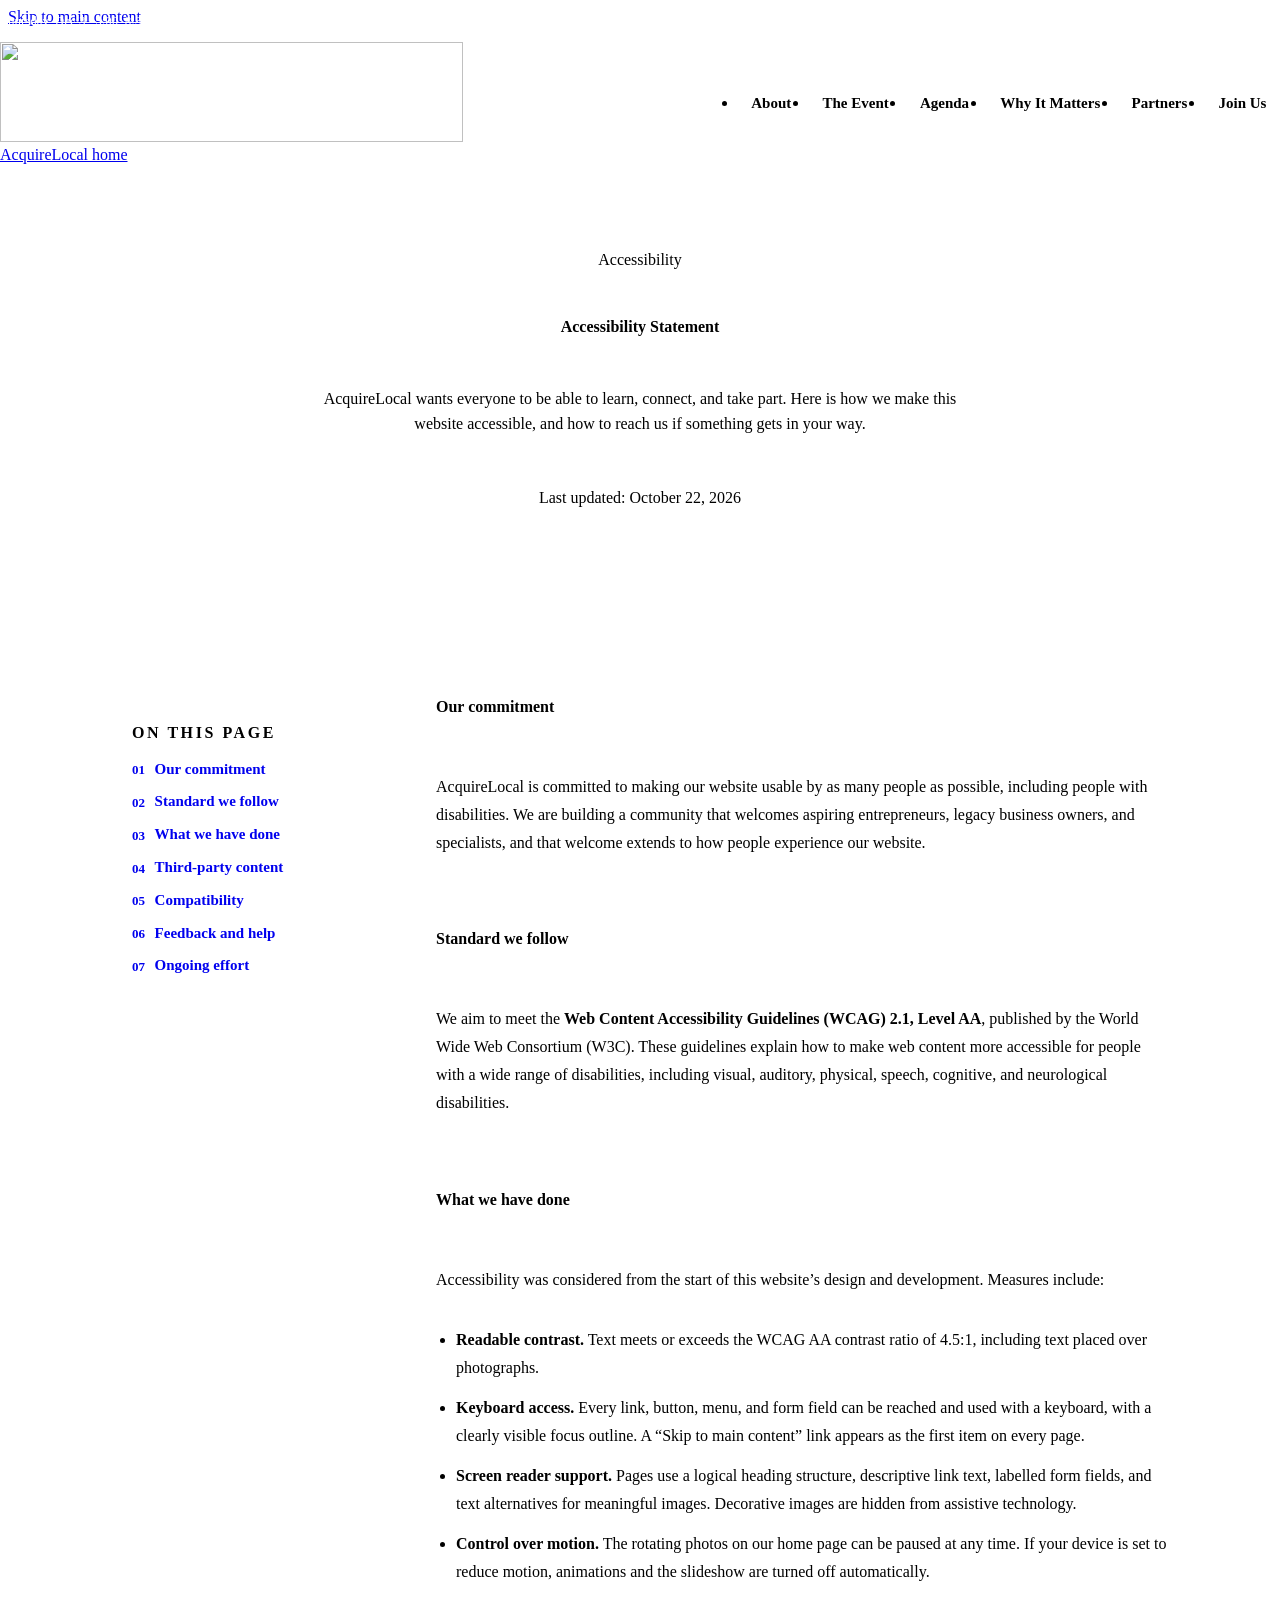
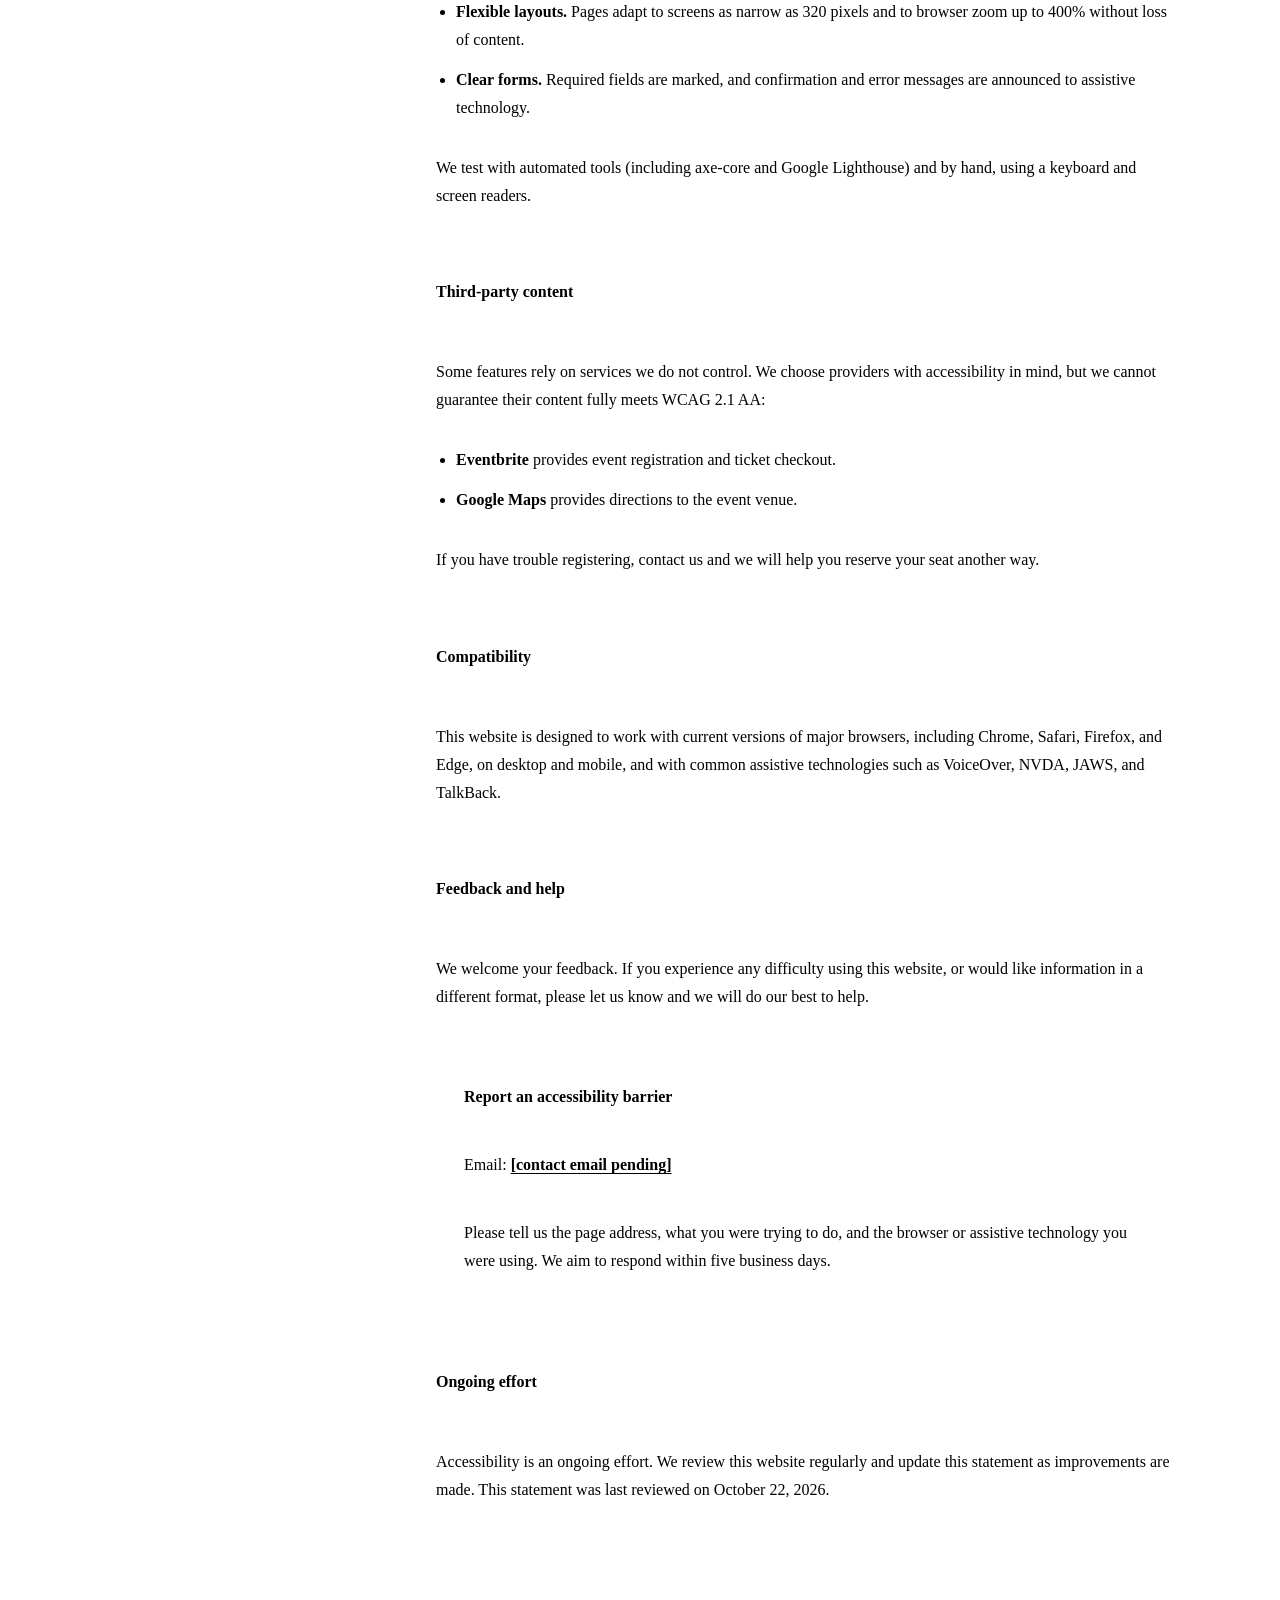
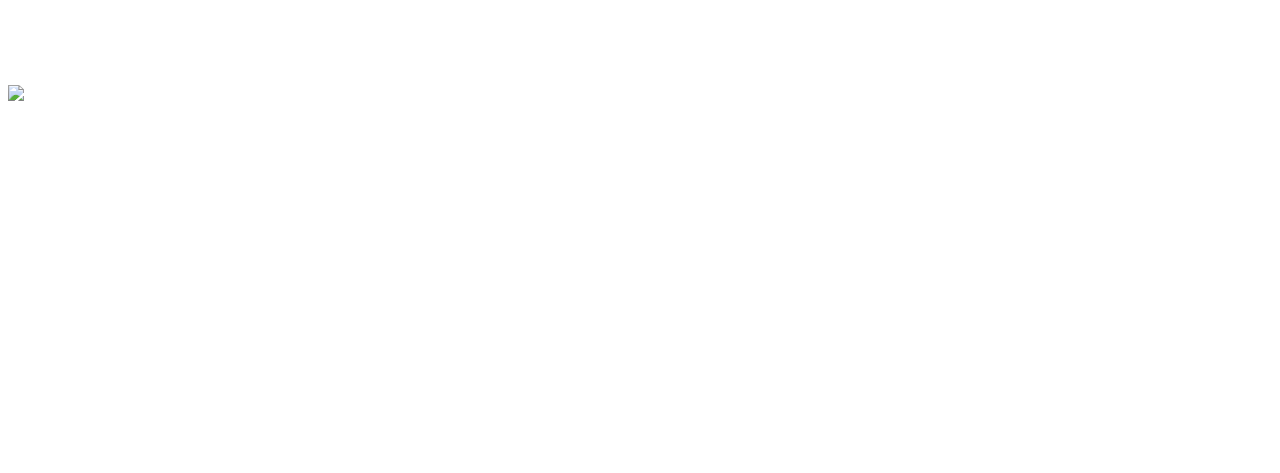
==== html/accessibility.html @ fd4bbab1 "Move event to Dec 3 and drop "Brooklyn" from the brand name - New date everywhere: Thursday, Decembe" ====
<!DOCTYPE html>
<html lang="en">
<head>
  <meta charset="UTF-8">
  <meta name="viewport" content="width=device-width, initial-scale=1">
  <title>Accessibility Statement | AcquireLocal</title>
  <meta name="description" content="How AcquireLocal makes this website accessible to everyone, and how to tell us if something gets in your way.">
  <meta name="theme-color" content="#5C1F30">
  <link rel="canonical" href="https://mfebres0919.github.io/AcquireLocal/html/accessibility.html">
  <meta property="og:type" content="website">
  <meta property="og:site_name" content="AcquireLocal">
  <meta property="og:title" content="Accessibility Statement | AcquireLocal">
  <meta property="og:description" content="How AcquireLocal makes this website accessible to everyone, and how to tell us if something gets in your way.">
  <meta property="og:url" content="https://mfebres0919.github.io/AcquireLocal/html/accessibility.html">
  <meta property="og:image" content="https://mfebres0919.github.io/AcquireLocal/images/og-image.jpg">
  <meta property="og:image:width" content="1200">
  <meta property="og:image:height" content="630">
  <meta name="twitter:card" content="summary_large_image">
  <link rel="preload" href="../fonts/web/noto-sans-700-normal.woff2" as="font" type="font/woff2" crossorigin>
  <link rel="preload" href="../fonts/web/noto-sans-400-normal.woff2" as="font" type="font/woff2" crossorigin>
  <link rel="stylesheet" href="../css/vendor/lenis.css">
  <link rel="stylesheet" href="../css/global.css">
  <link rel="stylesheet" href="../css/styles.css">
</head>
<body class="page-legal">
  <a class="skip-link" href="#main">Skip to main content</a>

  <!-- ============ HEADER: event bar + navigation ============ -->
  <header class="site-header" id="site-header">
    <div class="topbar">
      <div class="container topbar__inner">
        <p class="topbar__event">
          <span class="topbar__full">Thursday, Dec 3 · 5:00–8:30 PM · St. Francis College, Brooklyn</span>
          <span class="topbar__short">Dec 3 · St. Francis College</span>
        </p>
        <a class="topbar__link" data-eventbrite href="https://www.eventbrite.com/e/acquire-local-inaugural-event-tickets-2002596155008?aff=topbar" target="_blank" rel="noopener">
          Tickets $25<span class="visually-hidden"> (opens in a new tab)</span>
        </a>
      </div>
    </div>

    <div class="nav">
      <div class="container nav__inner">
        <a class="nav__logo" href="../index.html">
          <img class="nav__logo-img" src="../images/brand/wordmark.svg" alt="" width="463" height="100">
          <span class="visually-hidden">AcquireLocal home</span>
        </a>

        <button class="nav__toggle" type="button" aria-expanded="false" aria-controls="nav-menu">
          <span class="nav__toggle-bars"></span>
          <span class="visually-hidden">Menu</span>
        </button>

        <nav class="nav__menu" id="nav-menu" aria-label="Main" data-lenis-prevent>
          <ul class="nav__list">
            <li><a class="nav__link" href="../index.html#about"><span class="nav__label">About</span></a></li>
            <li><a class="nav__link" href="../index.html#event"><span class="nav__label">The Event</span></a></li>
            <li><a class="nav__link" href="../index.html#agenda"><span class="nav__label">Agenda</span></a></li>
            <li><a class="nav__link" href="../index.html#why"><span class="nav__label">Why It Matters</span></a></li>
            <li><a class="nav__link" href="../index.html#partners"><span class="nav__label">Partners</span></a></li>
            <li><a class="nav__link" href="../index.html#join"><span class="nav__label">Join Us</span></a></li>
          </ul>
          <div class="nav__aside">

          <!-- Phone menu only: event + contact details -->
          <div class="nav__contact">
            <div class="nav__contact-group">
              <p class="nav__contact-title">Inaugural Event · Dec 3, 2026</p>
              <ul class="nav__contact-list">
                <li>
                  <svg class="nav__icon" viewBox="0 0 24 24" aria-hidden="true"><rect x="3" y="5" width="18" height="16" rx="2"/><path d="M3 10h18M8 3v4M16 3v4"/></svg>
                  <span>Thursday, Dec 3 · 5:00–8:30 PM</span>
                </li>
                <li>
                  <svg class="nav__icon" viewBox="0 0 24 24" aria-hidden="true"><path d="M12 21s-7-6.2-7-11.5A7 7 0 0 1 19 9.5C19 14.8 12 21 12 21z"/><circle cx="12" cy="9.5" r="2.5"/></svg>
                  <a href="https://maps.google.com/?q=St.+Francis+College,+179+Livingston+Street,+Brooklyn,+NY" target="_blank" rel="noopener">St. Francis College, 179 Livingston St, Brooklyn<span class="visually-hidden"> (opens map in a new tab)</span></a>
                </li>
              </ul>
            </div>
            <div class="nav__contact-group">
              <p class="nav__contact-title">Get in touch</p>
              <ul class="nav__contact-list">
                <li>
                  <svg class="nav__icon" viewBox="0 0 24 24" aria-hidden="true"><rect x="3" y="5" width="18" height="14" rx="2"/><path d="m3 7 9 6 9-6"/></svg>
                  <!-- TODO: contact email (pending from client — docx footer placeholder) -->
                  <a href="#">Email AcquireLocal</a>
                </li>
                <li>
                  <svg class="nav__icon" viewBox="0 0 24 24" aria-hidden="true"><rect x="3" y="3" width="18" height="18" rx="3"/><path d="M8 10v7M8 7v.01M12 17v-4a2 2 0 0 1 4 0v4M12 10v7"/></svg>
                  <!-- TODO: LinkedIn URL (pending from client — docx footer placeholder) -->
                  <a href="#">AcquireLocal on LinkedIn</a>
                </li>
              </ul>
            </div>
          </div>
          </div>
        </nav>
      </div>
    </div>
  </header>

  <main id="main" tabindex="-1">

    <section class="legal-hero legal-hero--accessibility" aria-labelledby="legal-title">
      <div class="container legal-hero__inner">
        <p class="eyebrow">
          Accessibility
        </p>
        <h1 class="legal-hero__title" id="legal-title">Accessibility Statement</h1>
        <p class="legal-hero__intro">AcquireLocal wants everyone to be able to learn, connect, and take part. Here is how we make this website accessible, and how to reach us if something gets in your way.</p>
        <p class="legal-hero__meta">Last updated: <time datetime="2026-10-22">October 22, 2026</time></p>
      </div>
    </section>

    <div class="legal">
      <div class="container legal__grid">
        <nav class="legal__toc" aria-label="On this page">
          <p class="legal__toc-title">On this page</p>
          <ol>
            <li><a href="#commitment">Our commitment</a></li>
            <li><a href="#standard">Standard we follow</a></li>
            <li><a href="#measures">What we have done</a></li>
            <li><a href="#third-party">Third-party content</a></li>
            <li><a href="#compatibility">Compatibility</a></li>
            <li><a href="#feedback">Feedback and help</a></li>
            <li><a href="#ongoing">Ongoing effort</a></li>
          </ol>
        </nav>

        <div class="legal__body">
          <section class="legal__section" id="commitment" aria-labelledby="commitment-h">
            <h2 class="legal__h2" id="commitment-h">Our commitment</h2>
            <p>AcquireLocal is committed to making our website usable by as many people as possible, including people with disabilities. We are building a community that welcomes aspiring entrepreneurs, legacy business owners, and specialists, and that welcome extends to how people experience our website.</p>
          </section>

          <section class="legal__section" id="standard" aria-labelledby="standard-h">
            <h2 class="legal__h2" id="standard-h">Standard we follow</h2>
            <p>We aim to meet the <strong>Web Content Accessibility Guidelines (WCAG) 2.1, Level AA</strong>, published by the World Wide Web Consortium (W3C). These guidelines explain how to make web content more accessible for people with a wide range of disabilities, including visual, auditory, physical, speech, cognitive, and neurological disabilities.</p>
          </section>

          <section class="legal__section" id="measures" aria-labelledby="measures-h">
            <h2 class="legal__h2" id="measures-h">What we have done</h2>
            <p>Accessibility was considered from the start of this website’s design and development. Measures include:</p>
            <ul class="legal__list">
              <li><strong>Readable contrast.</strong> Text meets or exceeds the WCAG AA contrast ratio of 4.5:1, including text placed over photographs.</li>
              <li><strong>Keyboard access.</strong> Every link, button, menu, and form field can be reached and used with a keyboard, with a clearly visible focus outline. A “Skip to main content” link appears as the first item on every page.</li>
              <li><strong>Screen reader support.</strong> Pages use a logical heading structure, descriptive link text, labelled form fields, and text alternatives for meaningful images. Decorative images are hidden from assistive technology.</li>
              <li><strong>Control over motion.</strong> The rotating photos on our home page can be paused at any time. If your device is set to reduce motion, animations and the slideshow are turned off automatically.</li>
              <li><strong>Flexible layouts.</strong> Pages adapt to screens as narrow as 320 pixels and to browser zoom up to 400% without loss of content.</li>
              <li><strong>Clear forms.</strong> Required fields are marked, and confirmation and error messages are announced to assistive technology.</li>
            </ul>
            <p>We test with automated tools (including axe-core and Google Lighthouse) and by hand, using a keyboard and screen readers.</p>
          </section>

          <section class="legal__section" id="third-party" aria-labelledby="third-party-h">
            <h2 class="legal__h2" id="third-party-h">Third-party content</h2>
            <p>Some features rely on services we do not control. We choose providers with accessibility in mind, but we cannot guarantee their content fully meets WCAG 2.1 AA:</p>
            <ul class="legal__list">
              <li><strong>Eventbrite</strong> provides event registration and ticket checkout.</li>
              <li><strong>Google Maps</strong> provides directions to the event venue.</li>
            </ul>
            <p>If you have trouble registering, contact us and we will help you reserve your seat another way.</p>
          </section>

          <section class="legal__section" id="compatibility" aria-labelledby="compatibility-h">
            <h2 class="legal__h2" id="compatibility-h">Compatibility</h2>
            <p>This website is designed to work with current versions of major browsers, including Chrome, Safari, Firefox, and Edge, on desktop and mobile, and with common assistive technologies such as VoiceOver, NVDA, JAWS, and TalkBack.</p>
          </section>

          <section class="legal__section" id="feedback" aria-labelledby="feedback-h">
            <h2 class="legal__h2" id="feedback-h">Feedback and help</h2>
            <p>We welcome your feedback. If you experience any difficulty using this website, or would like information in a different format, please let us know and we will do our best to help.</p>
            <div class="legal__callout">
              <p class="legal__callout-title">Report an accessibility barrier</p>
              <p>Email: <!-- TODO: replace with the client's contact email (pending) --><a href="#">[contact email pending]</a></p>
              <p>Please tell us the page address, what you were trying to do, and the browser or assistive technology you were using. We aim to respond within five business days.</p>
            </div>
          </section>

          <section class="legal__section" id="ongoing" aria-labelledby="ongoing-h">
            <h2 class="legal__h2" id="ongoing-h">Ongoing effort</h2>
            <p>Accessibility is an ongoing effort. We review this website regularly and update this statement as improvements are made. This statement was last reviewed on October 22, 2026.</p>
          </section>
        </div>
      </div>
    </div>

  </main>

  <!-- ============ FOOTER ============ -->
  <footer class="footer">
    <div class="container footer__grid">
      <div class="footer__brand">
        <img class="footer__logo" src="../images/brand/logo-tagline-white.svg" alt="AcquireLocal" width="686" height="168" loading="lazy">
        <p>Connecting aspiring entrepreneurs and legacy business owners with education, resources, and specialists in acquisition and succession.</p>
        <p class="footer__founders">Founded by Dana K. Michel and Lori Ann Pope</p>
      </div>

      <div class="footer__col">
        <p class="footer__title">Explore</p>
        <ul>
          <li><a href="../index.html#about">About</a></li>
          <li><a href="../index.html#event">The Event</a></li>
          <li><a href="../index.html#agenda">Agenda</a></li>
          <li><a href="../index.html#why">Why It Matters</a></li>
          <li><a href="../index.html#partners">Partners</a></li>
          <li><a href="faq.html">FAQ</a></li>
          <li><a href="../index.html#join">Join Us</a></li>
        </ul>
      </div>

      <div class="footer__col">
        <p class="footer__title">Inaugural Event</p>
        <ul>
          <li>Thursday, December 3 · 5:00–8:30 PM</li>
          <li>St. Francis College<br>179 Livingston Street, Brooklyn</li>
          <li><a data-eventbrite href="https://www.eventbrite.com/e/acquire-local-inaugural-event-tickets-2002596155008?aff=footer" target="_blank" rel="noopener">Tickets $25 on Eventbrite<span class="visually-hidden"> (opens in a new tab)</span></a></li>
        </ul>
      </div>

      <div class="footer__col">
        <p class="footer__title">Get in touch</p>
        <ul>
          <!-- TODO: contact email + LinkedIn URL (pending from client — docx footer placeholders) -->
          <li><a href="#">Email AcquireLocal</a></li>
          <li><a href="#">AcquireLocal on LinkedIn</a></li>
        </ul>
      </div>
    </div>

    <div class="container footer__bottom">
      <p>© 2026 AcquireLocal. All rights reserved.</p>
      <p class="footer__credit">Website developed by <a href="https://migsflow.com" target="_blank" rel="noopener"><span class="footer__credit-name">MigsFlow</span><span class="visually-hidden"> (opens in a new tab)</span></a></p>
      <ul>
        <li><a href="privacy.html">Privacy Policy</a></li>
        <li><a href="accessibility.html" aria-current="page">Accessibility</a></li>
      </ul>
    </div>
  </footer>

  <!-- Announces the Eventbrite order confirmation (filled by eventbrite-checkout.js) -->
  <div class="toast" role="status" aria-live="polite" data-toast></div>

  <a class="to-top" href="#main" data-to-top>
    <svg viewBox="0 0 24 24" aria-hidden="true" focusable="false"><path d="M12 19V5M5 12l7-7 7 7"/></svg>
    <span class="visually-hidden">Back to top</span>
  </a>

  <script src="../javascript/vendor/lenis.min.js" defer></script>
  <script src="../javascript/smooth-scroll.js" defer></script>
  <script src="../javascript/nav.js" defer></script>
  <script src="../javascript/active-nav.js" defer></script>
  <script src="../javascript/to-top.js" defer></script>
  <script src="../javascript/eventbrite-checkout.js" defer></script>
</body>
</html>
---- css/styles.css ----
/* ==========================================================================
   AcquireLocal — styles.css
   Section styles, in page order. Mobile-first.
   Visual guide: the client's Partnership Deck. White and off-white grounds,
   white cards with a thin border, burgundy for emphasis panels, slate for
   labels, gold only as thin rules and small diamonds. No patterns, waves,
   illustrations or decorative motion.
   ========================================================================== */

/* Header height (event bar + nav bar): the hero starts below it */
:root { --header-h: 7.0625rem; }
@media (min-width: 75em) { :root { --header-h: 8.0625rem; } }

/* ==========================================================================
   1. Header — event bar + navigation
   ========================================================================== */
.site-header {
  position: fixed;
  inset: 0 0 auto;
  z-index: 100;
}

/* ---------- Event bar ---------- */
.topbar {
  background: var(--burgundy);
  color: #fff;
  font-size: .8125rem;
  overflow: hidden;
  max-height: 3rem;
  transition: max-height .3s var(--ease);
}
.topbar__inner {
  display: flex;
  align-items: center;
  justify-content: space-between;
  gap: 1rem;
  min-height: 2.5rem;
}
.topbar__full { display: none; }
.topbar__link {
  display: inline-flex;
  align-items: center;
  min-height: 2.5rem;
  font-weight: 600;
  color: #fff;
  text-decoration: underline;
  text-decoration-color: rgba(255, 255, 255, .5);
  text-underline-offset: 3px;
  white-space: nowrap;
}
.topbar__link:hover { text-decoration-color: #fff; }

@media (min-width: 48em) {
  .topbar__full { display: inline; }
  .topbar__short { display: none; }
}

/* ---------- Nav bar (always white) ---------- */
.nav {
  position: relative;
  background: var(--white);
  border-bottom: 1px solid var(--line);
  transition: box-shadow .3s var(--ease);
}
.nav__inner {
  display: flex;
  align-items: center;
  justify-content: space-between;
  gap: 1.5rem;
  min-height: 4.5rem;
}
.nav__logo {
  position: relative;
  z-index: 2;
  display: block;
  width: 10.5rem;
  flex-shrink: 0;
}

/* Scrolled: event bar tucks away, soft shadow under the nav */
.site-header.is-scrolled .topbar { max-height: 0; }
.site-header.is-scrolled .nav { box-shadow: 0 8px 24px -16px rgba(42, 45, 49, .25); }

/* ---------- Mobile toggle ---------- */
.nav__toggle {
  position: relative;
  z-index: 2;
  display: grid;
  place-items: center;
  width: 2.75rem;
  height: 2.75rem;
  padding: 0;
  background: var(--white);
  border: 1px solid var(--line);
  border-radius: var(--radius-sm);
  color: var(--burgundy);
}
.nav__toggle:hover { border-color: var(--slate); }
.nav__toggle-bars,
.nav__toggle-bars::before,
.nav__toggle-bars::after {
  display: block;
  width: 1.125rem;
  height: 2px;
  background: currentColor;
  border-radius: 2px;
  transition: transform .25s var(--ease), background-color .25s var(--ease);
}
.nav__toggle-bars { position: relative; }
.nav__toggle-bars::before,
.nav__toggle-bars::after { content: ""; position: absolute; left: 0; }
.nav__toggle-bars::before { top: -6px; }
.nav__toggle-bars::after  { top: 6px; }
.nav__toggle[aria-expanded="true"] .nav__toggle-bars { background: transparent; }
.nav__toggle[aria-expanded="true"] .nav__toggle-bars::before { transform: translateY(6px) rotate(45deg); }
.nav__toggle[aria-expanded="true"] .nav__toggle-bars::after  { transform: translateY(-6px) rotate(-45deg); }

/* ---------- Mobile / tablet panel ----------
   A dropdown under the header bar, only as tall as its content (scrolls if the
   screen is short). The page behind is dimmed; tapping it closes the menu. */
.nav__menu {
  position: absolute;
  top: 100%;
  left: 0; right: 0;
  z-index: 1;
  display: flex;
  flex-direction: column;
  gap: 1.5rem;
  max-height: calc(100dvh - 4.5rem);
  padding: .5rem var(--gutter) 1.5rem;
  overflow-y: auto;
  overscroll-behavior: contain;
  background: var(--white);
  border-top: 1px solid var(--line);
  box-shadow: 0 24px 48px -24px rgba(42, 45, 49, .35);
  visibility: hidden;
  clip-path: inset(0 0 100% 0);
  transition: clip-path .4s cubic-bezier(.65, 0, .35, 1), visibility 0s linear .4s;
}
.nav__menu.is-open {
  visibility: visible;
  clip-path: inset(0 0 0 0);
  transition: clip-path .45s cubic-bezier(.65, 0, .35, 1), visibility 0s;
}

/* Dimmed page behind the open menu */
.site-header::after {
  content: "";
  position: fixed;
  inset: 0;
  z-index: -1;
  background: rgba(42, 45, 49, .45);
  opacity: 0;
  visibility: hidden;
  transition: opacity .3s var(--ease), visibility 0s linear .3s;
}
.site-header.menu-open::after {
  opacity: 1;
  visibility: visible;
  transition: opacity .3s var(--ease), visibility 0s;
}

.nav__list li { position: relative; border-bottom: 1px solid var(--line); }

.nav__link {
  display: flex;
  align-items: center;
  padding: 1rem 0;
  font-family: var(--font-head);
  font-weight: 600;
  font-size: 1.1875rem;
  line-height: 1.25;
  color: var(--ink);
  text-decoration: none;
}
.nav__label { flex: 1; }
.nav__link:hover { color: var(--burgundy); }

/* Event + contact block */
.nav__contact {
  display: grid;
  gap: 1.5rem;
  padding: 1.5rem;
  background: var(--surface);
  border: 1px solid var(--line);
  border-radius: var(--radius);
}
.nav__contact-title {
  margin-bottom: .75rem;
  font-weight: 600;
  font-size: var(--fs-eyebrow);
  letter-spacing: .16em;
  text-transform: uppercase;
  color: var(--slate);
}
.nav__contact-list { display: grid; gap: .65rem; }
.nav__contact-list li {
  display: flex;
  align-items: flex-start;
  gap: .75rem;
  font-size: .9375rem;
  line-height: 1.45;
}
.nav__contact-list a {
  padding-block: .2rem;        /* ≥24px tap target */
  text-decoration: underline;
  text-decoration-color: var(--field-line);
  text-underline-offset: 3px;
}
.nav__contact-list a:hover { color: var(--burgundy); text-decoration-color: currentColor; }
.nav__icon {
  flex-shrink: 0;
  width: 1.125rem;
  height: 1.125rem;
  margin-top: .15rem;
  fill: none;
  stroke: var(--slate);
  stroke-width: 1.75;
  stroke-linecap: round;
  stroke-linejoin: round;
}

/* Gentle fade-in of the panel contents (closing is instant) */
.nav__list,
.nav__aside {
  opacity: 0;
  transition: opacity .15s var(--ease);
}
.nav__menu.is-open .nav__list,
.nav__menu.is-open .nav__aside {
  opacity: 1;
  transition: opacity .35s var(--ease) .15s;
}

.site-header.menu-open .topbar { max-height: 0; }
body.menu-locked { overflow: hidden; }

/* Button + contact card wrapper: only a real box on tablets (below), invisible elsewhere */
.nav__aside { display: contents; }

/* Tablet / small laptop: two columns — links left, button + contact card right */
@media (min-width: 48em) and (max-width: 74.99em) {
  .nav__menu {
    display: grid;
    grid-template-columns: minmax(0, 1.25fr) minmax(0, 1fr);
    column-gap: clamp(2rem, 1rem + 3vw, 4rem);
    padding-top: 1.5rem;
    max-height: calc(100dvh - 5rem);
  }
  .nav__aside { display: grid; gap: 1.25rem; align-content: start; }
}

/* ---------- Desktop nav (75em / 1200px: below this the links + button don't fit on one line) ---------- */
@media (min-width: 75em) {
  .nav__inner { min-height: 5.5rem; }
  .nav__logo { width: 12.5rem; }
  .nav__toggle { display: none; }

  .nav__menu {
    position: static;
    flex-direction: row;
    align-items: center;
    gap: 2rem;
    max-height: none;
    padding: 0;
    overflow: visible;
    background: none;
    border: 0;
    box-shadow: none;
    visibility: visible;
    clip-path: none;
    transition: none;
  }
  .site-header::after,
  .nav__contact { display: none; }
  .nav__list,
  .nav__aside { opacity: 1; transition: none; }
  .nav__aside { display: none; }

  .nav__list { display: flex; gap: .25rem; }
  .nav__list li { border: 0; }

  .nav__link {
    position: relative;
    display: block;
    padding: .75rem .85rem;
    white-space: nowrap;
    font-size: .9375rem;
  }
  .nav__link::after {          /* thin gold underline on hover and for the current section */
    content: "";
    position: absolute;
    left: .85rem; right: .85rem; bottom: .4rem;
    height: 2px;
    background: var(--gold);
    transform: scaleX(0);
    transform-origin: left;
    transition: transform .25s var(--ease);
  }
  .nav__link:hover::after { transform: scaleX(1); }
}

/* ---------- Current section (set by active-nav.js) ---------- */
.nav__link[aria-current] { color: var(--burgundy); }
.nav__link[aria-current]::before {            /* phone panel: burgundy bar on the active row */
  content: "";
  position: absolute;
  left: calc(var(--gutter) * -1);
  top: 25%; bottom: 25%;
  width: 3px;
  background: var(--burgundy);
}
@media (min-width: 75em) {
  .nav__link[aria-current]::before { display: none; }
  .nav__link[aria-current]::after { transform: scaleX(1); }
}

/* ==========================================================================
   2. Hero — copy on white (left), rotating photos (right)
   Phones: copy first, photo below it.
   ========================================================================== */
.hero {
  padding-top: var(--header-h);
  background: var(--white);
}

.hero__copy {
  display: flex;
  flex-direction: column;
  align-items: flex-start;
  padding: clamp(2.5rem, 2rem + 3vw, 4rem) var(--gutter) clamp(2.5rem, 2rem + 2vw, 3.5rem);
}
/* The logo appears once, in the nav; the hero opens with a short gold rule + headline */
.hero__title {
  max-width: 18ch;
  margin-top: clamp(1.25rem, 1rem + 1vw, 1.75rem);
  font-size: var(--fs-title);
  line-height: 1.15;
}
.hero__actions {
  display: flex;
  flex-wrap: wrap;
  gap: .75rem;
  margin-top: 2rem;
}

/* Event bar (burgundy, like the deck's cover slide) */
.hero__bar {
  align-self: stretch;
  display: grid;
  gap: .35rem;
  margin-top: clamp(2rem, 1.5rem + 2vw, 3rem);
  padding: 1.1rem 1.5rem 1.2rem;
  border-radius: var(--radius);
  background: var(--burgundy);
  color: #fff;
}
.hero__bar-label {
  font-weight: 600;
  font-size: var(--fs-eyebrow);
  letter-spacing: .12em;
  text-transform: uppercase;
  color: var(--gold-on-dark);
}
/* Date · time on one line, the venue on the next */
.hero__details {
  font-size: .9375rem;
  line-height: 1.55;
}
.hero__details li { display: inline; white-space: nowrap; }
.hero__details li:nth-child(2)::before {
  content: " · ";
  content: " · " / "";
  color: var(--ink-on-burgundy-muted);
}
.hero__details li:nth-child(3) { display: block; white-space: normal; color: var(--ink-on-burgundy-muted); }

/* ---------- Photos ---------- */
.hero__media {
  position: relative;
  aspect-ratio: 4 / 3;
  overflow: hidden;
  background: var(--surface);
}
.hero__slides { position: absolute; inset: 0; }
.hero__slide {
  position: absolute;
  inset: 0;
  opacity: 0;
  transition: opacity 1.6s ease-in-out;
}
.hero__slide.is-active { opacity: 1; }
.hero__slide img {
  width: 100%;
  height: 100%;
  object-fit: cover;
  will-change: transform;
}

/* Very slow, slight zoom while each photo is on screen (7s hold + 1.6s fade).
   .is-leaving keeps the outgoing photo moving while it fades. */
.hero__slide.is-active img,
.hero__slide.is-leaving img { animation: hero-zoom 9.5s linear forwards; }
.hero.is-paused .hero__slide img { animation-play-state: paused; }
@keyframes hero-zoom {
  from { transform: scale(1); }
  to   { transform: scale(1.05); }
}

/* Per-photo focal points (keep faces in frame however the box is cropped) */
.hero__slide:nth-child(1) img { object-position: 50% 34%; }   /* shop owner in yellow */
.hero__slide:nth-child(2) img { object-position: 68% 20%; }   /* owner with tablet, right of centre */
.hero__slide:nth-child(3) img { object-position: 64% 22%; }   /* owner at the counter */
.hero__slide:nth-child(4) img { object-position: 40% 10%; }   /* couple at the produce stand */

/* ---------- Slide controls ---------- */
.hero__controls {
  position: absolute;
  right: 1rem;
  bottom: 1rem;
  display: flex;
  align-items: center;
  gap: .25rem;
  padding: 0 .25rem 0 .5rem;
  border-radius: var(--radius-sm);
  background: rgba(255, 255, 255, .94);
  box-shadow: var(--shadow);
}
.hero__dots { display: flex; }
.hero__dot {
  position: relative;
  width: 2.25rem;      /* 36px wide × 44px tall hit area */
  height: 2.75rem;
  padding: 0;
  background: none;
  border: 0;
}
.hero__dot::before {
  content: "";
  position: absolute;
  top: 50%; left: 50%;
  width: .625rem; height: .625rem;
  border: 1.5px solid var(--slate);
  border-radius: 50%;
  transform: translate(-50%, -50%);
  transition: background-color .25s var(--ease);
}
.hero__dot.is-active::before { background: var(--burgundy); border-color: var(--burgundy); }

.hero__pause {
  display: inline-flex;
  align-items: center;
  gap: .5rem;
  min-height: 2.75rem;
  padding: .4rem .75rem;
  background: transparent;
  border: 0;
  border-left: 1px solid var(--line);
  color: var(--slate);
  font-size: .8125rem;
  font-weight: 600;
}
.hero__pause:hover { color: var(--burgundy); }
.hero__pause-label { white-space: nowrap; }

/* Small phones: icon-only button (label stays available to screen readers) */
@media (max-width: 29.99em) {
  .hero__pause { width: 2.75rem; padding: 0; justify-content: center; }
  .hero__pause-label {
    position: absolute;
    width: 1px; height: 1px;
    overflow: hidden;
    clip: rect(0 0 0 0);
  }
}

/* Pause icon = two bars; play icon = triangle */
.hero__pause-icon { position: relative; width: .75rem; height: .75rem; }
.hero__pause-icon::before,
.hero__pause-icon::after {
  content: "";
  position: absolute;
  top: 0;
  width: 3px; height: 100%;
  background: currentColor;
  border-radius: 1px;
}
.hero__pause-icon::before { left: 1px; }
.hero__pause-icon::after  { right: 1px; }
.hero__pause[aria-pressed="true"] .hero__pause-icon::after,
.community__pause[aria-pressed="true"] .hero__pause-icon::after { display: none; }
.hero__pause[aria-pressed="true"] .hero__pause-icon::before,
.community__pause[aria-pressed="true"] .hero__pause-icon::before {
  left: 1px;
  width: 0; height: 0;
  background: none;
  border-style: solid;
  border-width: 6px 0 6px 10px;
  border-color: transparent transparent transparent currentColor;
}

/* Nothing to control without JS, or with one photo (reduced motion) */
.hero:not(.is-rotating) .hero__controls { display: none; }

@media (min-width: 48em) {
  .hero__media { aspect-ratio: 16 / 10; }
}

/* ---------- Desktop: two columns, copy aligned to the page container ---------- */
@media (min-width: 64em) {
  .hero {
    display: grid;
    grid-template-columns: minmax(0, 1fr) minmax(0, 1fr);
    min-height: min(100svh, 58rem);
  }
  .hero__copy {
    justify-content: center;
    padding-block: 4rem;
    padding-left: max(var(--gutter), calc((100vw - var(--container)) / 2 + var(--gutter)));
    padding-right: clamp(2.5rem, 1rem + 3vw, 5rem);
  }
  .hero__media { aspect-ratio: auto; }
  .hero__controls { right: 1.5rem; bottom: 1.5rem; }
}

@media (prefers-reduced-motion: reduce) {
  .hero__slide img { animation: none !important; transform: none; }
}

/* ==========================================================================
   Shared section rhythm
   ========================================================================== */
.about,
.event,
.agenda,
.why,
.partners,
.join { padding-block: var(--section-y); }

/* About white · Event off-white · Agenda white · Why off-white · Partners white · Join off-white */
.event,
.why,
.join { background: var(--surface); }

/* Lead paragraphs under section headlines */
.about__text,
.event__text,
.why__text,
.partners__text {
  font-size: var(--fs-body-lg);
  line-height: 1.65;
  color: var(--ink);
}

/* ==========================================================================
   3. About — "One generation is asking…"
   ========================================================================== */
.about__intro { display: grid; gap: 1.25rem; }

.about__pair {
  display: grid;
  gap: 2rem;
  margin-top: clamp(3rem, 2.5rem + 2vw, 4.5rem);
}
.about__photo { margin: 0; }
.about__photo picture {
  display: block;
  aspect-ratio: 4 / 3;
  overflow: hidden;
  border-radius: var(--radius);
}
.about__photo img { width: 100%; height: 100%; object-fit: cover; }
.about__photo:first-of-type img { object-position: 28% 35%; }   /* her face (left) + hands with tablet */
.about__photo:last-of-type img { object-position: 40% 40%; }    /* owner at her laptop */
.about__tag {
  margin-top: .9rem;
  font-weight: 600;
  font-size: var(--fs-eyebrow);
  letter-spacing: .16em;
  text-transform: uppercase;
  color: var(--slate);
}

@media (min-width: 48em) {
  .about__pair { grid-template-columns: 1fr 1fr; gap: 1.5rem; }
}

/* Acquisition focus: big figure, thin gold rule, copy (the deck's slide 2 footer strip) */
.focus {
  display: grid;
  gap: 1.25rem;
  margin-top: clamp(3rem, 2.5rem + 2vw, 4.5rem);
  padding-top: clamp(2rem, 1.5rem + 2vw, 3rem);
  border-top: 1px solid var(--line);
}
.focus__figure { display: grid; gap: .3rem; }
.focus__label {
  font-weight: 600;
  font-size: var(--fs-eyebrow);
  letter-spacing: .16em;
  text-transform: uppercase;
  color: var(--slate);
}
.focus__num {
  font-weight: 700;
  font-size: clamp(2.25rem, 1.75rem + 2vw, 3.25rem);
  line-height: 1.1;
  color: var(--burgundy);
  white-space: nowrap;
}
.focus__copy {
  display: grid;
  gap: .6rem;
  max-width: 50rem;
  padding-left: 1.25rem;
  border-left: 3px solid var(--gold);
  color: var(--ink-muted);
}
.focus__lead { font-weight: 600; font-size: var(--fs-body-lg); color: var(--burgundy); }
@media (min-width: 64em) {
  .focus { grid-template-columns: auto minmax(0, 1fr); align-items: center; column-gap: 3rem; }
}
@media (min-width: 64em) {
  .about__intro {
    grid-template-columns: minmax(0, 1.25fr) minmax(0, 1fr);
    column-gap: clamp(3rem, 1rem + 4vw, 5.5rem);
    align-items: start;
  }
  .about__eyebrow { grid-column: 1 / -1; }
  .about__copy { padding-top: .4rem; }
}

/* ==========================================================================
   4. The Event — intro, stats, ticket card
   ========================================================================== */
.event__intro {
  display: grid;
  gap: 1.25rem;
  margin-bottom: clamp(2.5rem, 2rem + 2.5vw, 4rem);
}
.event__head { display: grid; gap: 1.75rem; }
.event__copy { display: grid; gap: 1.1rem; }

@media (min-width: 64em) {
  .event__intro {
    grid-template-columns: minmax(0, 1fr) minmax(0, 1.1fr);
    column-gap: clamp(3rem, 1rem + 4vw, 5.5rem);
    align-items: start;
  }
  .event__eyebrow { grid-column: 1 / -1; }
  .event__copy { padding-top: .35rem; }
}

/* ---------- Ticket ---------- */
.ticket {
  display: grid;
  overflow: hidden;
  border: 1px solid var(--line);
  border-radius: var(--radius);
  background: var(--white);
  box-shadow: var(--shadow);
}
.ticket__date {
  display: flex;
  align-items: baseline;
  justify-content: center;
  gap: .75rem;
  padding: 1.1rem 1.5rem;
  background: var(--burgundy);
  color: #fff;
  text-transform: uppercase;
}
.ticket__dow,
.ticket__month {
  font-weight: 600;
  font-size: .8125rem;
  letter-spacing: .16em;
  color: var(--gold-on-dark);
}
.ticket__day { font-weight: 700; font-size: 2.5rem; line-height: 1; }

.ticket__main {
  display: grid;
  gap: 1.1rem;
  padding: 1.75rem 1.5rem 2rem;
}
.ticket__cta { justify-self: start; }

.ticket .ticket__details {            /* .ticket prefix beats the ul[class] reset */
  display: grid;
  gap: 1.25rem;
  margin-top: .75rem;
  padding-top: 1.5rem;
  border-top: 1px solid var(--line);
}
.ticket__details li { display: flex; align-items: flex-start; gap: .9rem; }
.ticket__details div { display: grid; gap: .1rem; }
.ticket__icon {
  flex-shrink: 0;
  width: 2.5rem;
  height: 2.5rem;
  padding: .55rem;
  border: 1px solid var(--gold);
  border-radius: 50%;
  fill: none;
  stroke: var(--burgundy);
  stroke-width: 1.6;
  stroke-linecap: round;
  stroke-linejoin: round;
}
.ticket__label {
  font-weight: 600;
  font-size: var(--fs-eyebrow);
  letter-spacing: .16em;
  text-transform: uppercase;
  color: var(--slate);
}
.ticket__value { font-weight: 600; line-height: 1.45; }
.ticket__link {
  justify-self: start;
  padding-block: .2rem;        /* ≥24px tap target (WCAG 2.5.8) */
  font-size: .9375rem;
  color: var(--burgundy);
  text-decoration: underline;
  text-underline-offset: 3px;
}
.ticket__link:hover { color: var(--burgundy-dark); }

/* Phones: full-width Register button; no QR (they're already on the device that would scan it) */
@media (max-width: 47.99em) {
  .ticket__cta { width: 100%; }
}
.ticket__qr { display: none; }

@media (min-width: 48em) {
  .ticket { grid-template-columns: 9rem minmax(0, 1fr) 12.5rem; }
  .ticket__date {
    flex-direction: column;
    align-items: center;
    justify-content: center;
    gap: .35rem;
    padding: 2rem 1rem;
  }
  .ticket__day { font-size: 4rem; }
  .ticket__main { padding: 2.25rem 2.25rem 2.5rem; }
  .ticket__qr {
    display: flex;
    flex-direction: column;
    align-items: center;
    justify-content: center;
    gap: .9rem;
    padding: 2rem 1.5rem;
    border-left: 1px solid var(--line);
    text-align: center;
  }
  .ticket__qr img { width: 8.5rem; height: 8.5rem; }
  .ticket__qr-text {
    font-weight: 600;
    font-size: var(--fs-eyebrow);
    letter-spacing: .16em;
    text-transform: uppercase;
    color: var(--slate);
  }
}
@media (min-width: 64em) {
  .ticket { grid-template-columns: 10.5rem minmax(0, 1fr) 14rem; }
  .ticket__main { padding: 2.75rem 3rem 3rem; }
  .ticket .ticket__details { grid-template-columns: minmax(0, 1.25fr) minmax(0, 1.25fr) minmax(0, .8fr); gap: 1.75rem; }
  .ticket__details li { flex-direction: column; gap: .75rem; }
  .ticket__qr img { width: 9.5rem; height: 9.5rem; }
}

/* ==========================================================================
   Agenda & Speakers — program list, speaker cards
   ========================================================================== */
.agenda__intro {
  display: grid;
  gap: 1rem;
  margin-bottom: clamp(2rem, 1.5rem + 2vw, 3rem);
}
.agenda__meta { font-size: var(--fs-body-lg); color: var(--ink-muted); }

.agenda .agenda__list { border-top: 1px solid var(--line); }
.agenda__item {
  display: grid;
  gap: .35rem;
  padding-block: 1.5rem;
  border-bottom: 1px solid var(--line);
}
.agenda__type {
  font-weight: 600;
  font-size: var(--fs-eyebrow);
  letter-spacing: .16em;
  text-transform: uppercase;
  color: var(--slate);
}
.agenda__body { display: grid; gap: .3rem; }
.agenda__time { font-weight: 600; color: var(--ink); }
.agenda__name { font-size: var(--fs-h4); line-height: 1.35; }
.agenda__text { color: var(--ink-muted); }
.agenda__note { margin-top: 1rem; font-size: var(--fs-small); font-style: italic; color: var(--ink-muted); }

@media (min-width: 48em) {
  .agenda__item { grid-template-columns: 11rem minmax(0, 1fr); column-gap: 2rem; align-items: baseline; }
}

.speakers { margin-top: clamp(3rem, 2.5rem + 2vw, 4.5rem); }
.speakers__title { margin-bottom: 1.5rem; font-size: var(--fs-h3); }
.speakers .speakers__grid {
  display: grid;
  grid-template-columns: repeat(auto-fill, minmax(14rem, 1fr));
  gap: 1.25rem;
}
.speaker {
  display: grid;
  justify-items: center;
  align-content: start;
  gap: .3rem;
  padding: 1.75rem 1.5rem;
  border: 1px solid var(--line);
  border-radius: var(--radius);
  background: var(--white);
  text-align: center;
}
.speaker__photo {
  display: block;
  width: 7.5rem;
  aspect-ratio: 1;
  margin-bottom: .75rem;
  overflow: hidden;
  border-radius: 50%;
}
.speaker__photo img { width: 100%; height: 100%; object-fit: cover; }
.speaker__name { font-weight: 700; font-size: 1.125rem; color: var(--burgundy); }
.speaker__role { color: var(--ink-muted); line-height: 1.5; }
.speaker__session { margin-top: .4rem; font-size: var(--fs-small); font-weight: 600; color: var(--slate); }

/* Placeholder until the lineup is confirmed: spans the row, left-aligned */
.speaker--soon {
  grid-column: 1 / -1;
  justify-items: start;
  background: var(--surface);
  text-align: left;
}
.speaker--soon a {
  font-weight: 600;
  color: var(--burgundy);
  text-decoration: underline;
  text-underline-offset: 3px;
}
.speaker--soon a:hover { color: var(--burgundy-dark); }

/* Community photos — one row of equal-height photos that drifts left to right.
   Without JS (or with reduced motion) it is a still row that scrolls sideways. */
.community { margin-top: clamp(3rem, 2.5rem + 2vw, 4.5rem); }
.community__head {
  display: flex;
  flex-wrap: wrap;
  align-items: center;
  justify-content: space-between;
  gap: 1rem 2rem;
  margin-bottom: 1.5rem;
}
.community__title { font-size: var(--fs-h3); }
.community__logo { display: block; width: 9rem; }
.community__logo img { width: 100%; height: auto; }

.community__viewport {
  overflow-x: auto;
  border-radius: var(--radius);
}
.community .community__track {
  display: flex;
  width: max-content;
}
/* Spacing sits inside each item (not gap) so the duplicated half is exactly 50% wide */
.community__track li {
  flex: none;
  height: clamp(13rem, 9rem + 12vw, 20rem);
  padding-inline-end: .75rem;
}
.community__track picture { display: block; height: 100%; }
.community__track img {
  width: auto;
  height: 100%;
  border-radius: var(--radius);
}

.community.is-moving .community__viewport { overflow: hidden; }
.community.is-moving .community__track { animation: community-drift 90s linear infinite; }
.community.is-paused .community__track,
.community.is-moving .community__viewport:hover .community__track { animation-play-state: paused; }

@keyframes community-drift {
  from { transform: translateX(-50%); }
  to   { transform: translateX(0); }
}

.community__pause {
  display: inline-flex;
  align-items: center;
  gap: .5rem;
  min-height: 2.75rem;
  margin-top: .5rem;
  padding: .4rem 0;
  background: transparent;
  border: 0;
  color: var(--slate);
  font-size: .8125rem;
  font-weight: 600;
}
.community__pause:hover { color: var(--burgundy); }

@media (min-width: 48em) {
  .community__track li { padding-inline-end: 1.25rem; }
}

@media (prefers-reduced-motion: reduce) {
  .community.is-moving .community__track { animation: none; }
}

/* ==========================================================================
   5. Why It Matters — centred intro, stat card with business tabs, photo
   ========================================================================== */
.why__intro {
  display: grid;
  justify-items: center;
  gap: 1.25rem;
  max-width: 48rem;
  margin: 0 auto clamp(3rem, 2.5rem + 2.5vw, 4.5rem);
  text-align: center;
}
.why__copy { max-width: 40rem; }

.why__body { display: grid; gap: 1.5rem; }
@media (min-width: 64em) {
  .why__body { grid-template-columns: minmax(0, 1fr) minmax(0, 1fr); }
}

.why__card {
  display: flex;
  flex-direction: column;
  gap: 1.5rem;
  padding: clamp(1.75rem, 1.25rem + 2vw, 2.75rem);
  border: 1px solid var(--line);
  border-radius: var(--radius);
  background: var(--white);
}
.why__stat {
  display: grid;
  gap: .9rem;
  padding-bottom: 1.5rem;
  border-bottom: 1px solid var(--line);
}
.why__figure { display: grid; gap: .4rem; }
.why__source { font-size: .8125rem; font-style: italic; line-height: 1.55; color: var(--ink-muted); }
.why__kicker,
.why__lead {
  font-weight: 600;
  font-size: var(--fs-eyebrow);
  letter-spacing: .16em;
  text-transform: uppercase;
  color: var(--slate);
}
.why__num {
  font-weight: 700;
  font-size: clamp(3rem, 2.25rem + 3.5vw, 4.75rem);
  line-height: 1.05;
  color: var(--burgundy);
  font-variant-numeric: tabular-nums;   /* digits don't jiggle while counting */
}
.why__stat-label { max-width: 30rem; font-size: var(--fs-body-lg); line-height: 1.5; }

.why__tabs { display: grid; gap: .5rem; }
.why__tab {
  width: 100%;
  min-height: 3.25rem;
  padding: .8rem 1.1rem;
  border: 1px solid var(--line);
  border-radius: var(--radius-sm);
  background: var(--white);
  font-weight: 600;
  font-size: 1rem;
  line-height: 1.35;
  text-align: left;
  color: var(--ink);
  transition: border-color .2s var(--ease), background-color .2s var(--ease), color .2s var(--ease);
}
.why__tab:hover { border-color: var(--slate); }
.why__tab.is-active {
  border-color: var(--burgundy);
  background: var(--surface);
  color: var(--burgundy);
  box-shadow: inset 3px 0 0 var(--burgundy);
}

/* Photo panel */
.why__media {
  position: relative;
  width: 100%;
  aspect-ratio: 4 / 3;
  overflow: hidden;
  border-radius: var(--radius);
  background: var(--surface);
}
.why__photo { position: absolute; inset: 0; margin: 0; opacity: 1; transition: opacity .6s var(--ease), visibility 0s; }
.why__photo[hidden] { display: block; visibility: hidden; opacity: 0; transition: opacity .6s var(--ease), visibility 0s linear .6s; }
.why__photo picture { height: 100%; }
.why__photo img { width: 100%; height: 100%; object-fit: cover; }
#why-panel-hardware img   { object-position: 45% 30%; }   /* couple's faces, upper middle */
#why-panel-restaurant img { object-position: 50% 60%; }   /* storefront + tables */
#why-panel-firm img       { object-position: 40% 72%; }   /* craftsman sits in the lower third of a tall photo */

@media (min-width: 64em) {
  .why__media { aspect-ratio: auto; min-height: 18rem; }     /* stretch to the card's height */
}

.faq__more a,
.faq__a a {
  font-weight: 600;
  color: var(--burgundy);
  text-decoration: underline;
  text-underline-offset: 3px;
}
.faq__more a:hover,
.faq__a a:hover { color: var(--burgundy-dark); text-decoration-thickness: 2px; }

/* ==========================================================================
   6. Partners — intro with CTA, card grid
   ========================================================================== */
.partners__intro {
  display: grid;
  gap: 1.75rem;
  margin-bottom: clamp(2.5rem, 2rem + 2.5vw, 4rem);
}
.partners__heading { display: grid; gap: 1.25rem; max-width: 46rem; }
.partners__cta { justify-self: start; }
@media (min-width: 64em) {
  .partners__intro { grid-template-columns: 1fr auto; align-items: end; column-gap: 3rem; }
  .partners__cta { margin-bottom: .5rem; }
}

.partners__grid { display: grid; gap: 1.25rem; }
@media (min-width: 48em) {
  .partners__grid { grid-template-columns: repeat(2, minmax(0, 1fr)); }
  .pcard--who { grid-column: 1 / -1; }
}
@media (min-width: 64em) {
  .partners__grid {
    grid-template-columns: repeat(4, minmax(0, 1fr));
    grid-template-areas:
      "who who w1 w2"
      "who who w3 w4";
  }
  .pcard--who { grid-area: who; }
}

.pcard {
  display: flex;
  flex-direction: column;
  gap: .75rem;
  padding: clamp(1.5rem, 1.2rem + 1vw, 2rem);
  overflow: hidden;
  border: 1px solid var(--line);
  border-radius: var(--radius);
  background: var(--white);
}
.pcard__title { font-size: var(--fs-h4); line-height: 1.3; }
.pcard__text { font-size: 1rem; line-height: 1.6; color: var(--ink-muted); }
.pcard__kicker {
  font-weight: 600;
  font-size: var(--fs-eyebrow);
  letter-spacing: .16em;
  text-transform: uppercase;
  color: var(--slate);
}

.pcard__icon {
  width: 3rem;
  height: 3rem;
  margin-bottom: .5rem;
  padding: .7rem;
  border: 1px solid var(--gold);
  border-radius: 50%;
  fill: none;
  stroke: var(--burgundy);
  stroke-width: 1.6;
  stroke-linecap: round;
  stroke-linejoin: round;
}

/* Who we partner with: photo on top */
.pcard--who { padding: 0; gap: 0; }
.pcard__photo { display: block; aspect-ratio: 16 / 9; overflow: hidden; }
.pcard__photo img {
  width: 100%;
  height: 100%;
  object-fit: cover;
  object-position: 78% 42%;      /* professional working in the window, far right */
}
.pcard--who .pcard__body { display: grid; gap: .75rem; padding: clamp(1.5rem, 1.2rem + 1vw, 2rem); }
.pcard--who .pcard__title { font-size: clamp(1.1875rem, 1.05rem + .5vw, 1.375rem); }
.pcard .pcard__pills { display: flex; flex-wrap: wrap; gap: .5rem; margin-top: .5rem; }
.pcard__pills li {
  padding: .3rem .75rem;
  border: 1px solid var(--line);
  border-radius: var(--radius-sm);
  background: var(--surface);
  font-weight: 600;
  font-size: .8125rem;
  color: var(--slate);
}
@media (min-width: 64em) {
  .pcard--who .pcard__photo { aspect-ratio: auto; flex: 1; min-height: 12rem; }
}

/* ==========================================================================
   7. FAQ page — accordion
   ========================================================================== */
/* Own page (html/faq.html) until the chatbot is ready: one readable column */
.faq-page { padding-block: clamp(3.5rem, 2.5rem + 4vw, 6rem); }
.faq-page .container { max-width: 52rem; }

.faq__list { display: grid; gap: .75rem; }
.faq__item {
  overflow: hidden;              /* lets the height animate in faq.js without content spilling */
  border: 1px solid var(--line);
  border-radius: var(--radius-sm);
  background: var(--white);
  transition: border-color .25s var(--ease);
}
.faq__item[open] { border-color: #CFC9C1; }

.faq__q {
  display: flex;
  align-items: center;
  justify-content: space-between;
  gap: 1rem;
  min-height: 3.5rem;
  padding: 1.05rem 1.25rem 1.05rem 1.5rem;
  font-weight: 600;
  font-size: 1.0625rem;
  line-height: 1.4;
  color: var(--ink);
  cursor: pointer;
  list-style: none;
}
.faq__q::-webkit-details-marker { display: none; }
.faq__q:hover,
.faq__item[open] .faq__q { color: var(--burgundy); }
.faq__q:focus-visible { outline-offset: -3px; }

/* + / − in a thin circle */
.faq__icon {
  position: relative;
  flex-shrink: 0;
  width: 2rem;
  height: 2rem;
  border: 1px solid var(--field-line);
  border-radius: 50%;
}
.faq__icon::before,
.faq__icon::after {
  content: "";
  position: absolute;
  top: 50%; left: 50%;
  width: .75rem;
  height: 1.5px;
  background: var(--slate);
  transform: translate(-50%, -50%);
  transition: transform .3s var(--ease);
}
.faq__icon::after { transform: translate(-50%, -50%) rotate(90deg); }
.faq__item[open] .faq__icon::after { transform: translate(-50%, -50%) rotate(0deg); }

.faq__a {
  display: grid;
  gap: .9rem;
  padding: 0 1.5rem 1.5rem;
  font-size: 1rem;
  line-height: 1.7;
  transition: opacity .3s var(--ease);
}
.faq__item.is-closing .faq__a { opacity: 0; }

.faq__more {
  max-width: 32rem;
  margin: clamp(2.5rem, 2rem + 2vw, 3.5rem) auto 0;
  padding-top: 1.75rem;
  border-top: 1px solid var(--line);
  text-align: center;
}

/* ==========================================================================
   8. Closing — event details (left), Join the Community form (right)
   ========================================================================== */
.join__grid { display: grid; gap: 2.5rem; }
@media (min-width: 64em) {
  .join__grid { grid-template-columns: minmax(0, 1fr) minmax(0, 1.05fr); gap: clamp(3rem, 1rem + 4vw, 5.5rem); align-items: start; }
  .join__copy { position: sticky; top: var(--sticky-top); }
}

.join__copy { display: grid; gap: 1.25rem; align-content: start; justify-items: start; }
.join__meta { font-size: var(--fs-body-lg); line-height: 1.6; color: var(--ink-muted); }
.join__quote { margin-top: .75rem; }
.join__quote {
  padding-left: 1.25rem;
  border-left: 3px solid var(--gold);
  font-style: italic;
  font-size: var(--fs-lead);
  line-height: 1.5;
  color: var(--slate);
}
/* ---------- Form card ---------- */
.join__card {
  padding: clamp(1.5rem, 1rem + 2vw, 2.75rem);
  border: 1px solid var(--line);
  border-radius: var(--radius);
  background: var(--white);
  box-shadow: var(--shadow);
}
.join__form { display: grid; grid-template-columns: minmax(0, 1fr); gap: 1.25rem; }
.join__form-title { font-size: var(--fs-h3); }
.join__form-intro { margin-top: -.5rem; line-height: 1.6; }
.join__form-note { margin-top: -.5rem; font-size: .875rem; color: var(--ink-muted); }

.field-row { display: grid; gap: 1.25rem; }
@media (min-width: 30em) { .field-row { grid-template-columns: minmax(0, 1fr) minmax(0, 1fr); } }
.field { display: grid; gap: .4rem; min-width: 0; }
.field label,
.choices legend { font-weight: 600; font-size: .9375rem; color: var(--ink); }
.req { color: var(--burgundy); }
.field input {
  width: 100%;
  min-width: 0;
  min-height: 3.125rem;
  padding: .75rem 1rem;
  border: 1px solid var(--field-line);
  border-radius: var(--radius-sm);
  background: #fff;
  font: inherit;
  font-size: 1rem;
  color: var(--ink);
  transition: border-color .2s var(--ease), box-shadow .2s var(--ease);
}
.field input:hover { border-color: var(--slate); }
.field input:focus {
  outline: none;
  border-color: var(--slate);
  box-shadow: 0 0 0 3px rgba(66, 85, 99, .25);
}
.field input[aria-invalid="true"] { border-color: var(--burgundy); }
.field__error { font-size: .875rem; font-weight: 600; color: var(--burgundy); }

/* Interest options: boxed checkboxes */
.choices {
  display: grid;
  grid-template-columns: minmax(0, 1fr);
  gap: .6rem;
  min-width: 0;                  /* fieldsets default to min-content width — this stops the overflow */
  margin: 0;
  padding: 0;
  border: 0;
}
@media (min-width: 30em) { .choices { grid-template-columns: minmax(0, 1fr) minmax(0, 1fr); } }
.choices legend { margin-bottom: .6rem; padding: 0; }
.choices__hint { font-weight: 400; color: var(--ink-muted); }
.choice {
  position: relative;
  display: flex;
  align-items: center;
  gap: .75rem;
  min-height: 3rem;
  padding: .6rem 1rem;
  border: 1px solid var(--line);
  border-radius: var(--radius-sm);
  background: #fff;
  font-size: .9375rem;
  line-height: 1.3;
  cursor: pointer;
  transition: border-color .2s var(--ease), background-color .2s var(--ease);
}
.choice input { position: absolute; opacity: 0; width: 1px; height: 1px; }
.choice__box {
  flex-shrink: 0;
  display: grid;
  place-items: center;
  width: 1.25rem;
  height: 1.25rem;
  border: 1px solid var(--field-line);
  border-radius: 3px;
  background: #fff;
  transition: background-color .2s var(--ease), border-color .2s var(--ease);
}
.choice__box::after {
  content: "";
  width: .35rem;
  height: .65rem;
  margin-top: -.15rem;
  border: solid #fff;
  border-width: 0 2px 2px 0;
  transform: rotate(45deg) scale(0);
  transition: transform .2s var(--ease);
}
.choice:hover { border-color: var(--slate); }
.choice:has(input:checked) { border-color: var(--burgundy); background: #FBF6F7; }
.choice input:checked + .choice__box { background: var(--burgundy); border-color: var(--burgundy); }
.choice input:checked + .choice__box::after { transform: rotate(45deg) scale(1); }
.choice:has(input:focus-visible) { outline: 3px solid var(--focus); outline-offset: 2px; }

.join__submit { justify-self: start; margin-top: .25rem; }
@media (max-width: 29.99em) { .join__submit { width: 100%; } }

/* ==========================================================================
   9. Footer (slate)
   ========================================================================== */
.footer {
  padding: clamp(3.5rem, 3rem + 2vw, 5rem) 0 1.5rem;
  background: var(--slate);
  color: #fff;
}
.footer__grid { display: grid; gap: 2.5rem; }
@media (min-width: 48em) { .footer__grid { grid-template-columns: 1fr 1fr; } }
@media (min-width: 64em) { .footer__grid { grid-template-columns: 1.6fr 1fr 1.2fr 1fr; gap: 3rem; } }

.footer__brand { display: grid; gap: .9rem; align-content: start; }
.footer__logo { width: min(18rem, 100%); height: auto; margin-bottom: .5rem; }
.footer__brand p { max-width: 22rem; }
.footer__founders { font-size: .9375rem; color: var(--ink-on-slate-muted); }

.footer__title {
  margin-bottom: 1rem;
  font-weight: 600;
  font-size: var(--fs-eyebrow);
  letter-spacing: .16em;
  text-transform: uppercase;
  color: var(--ink-on-slate-muted);
}
.footer ul { list-style: none; margin: 0; padding: 0; display: grid; gap: .65rem; font-size: .9375rem; }
.footer a { color: #fff; text-decoration: none; }
.footer a:hover { text-decoration: underline; text-underline-offset: 3px; }
.footer a[aria-current="page"] { text-decoration: underline; text-underline-offset: 3px; }

.footer__bottom {
  display: flex;
  flex-wrap: wrap;
  justify-content: space-between;
  gap: 1rem;
  margin-top: 3rem;
  padding-top: 1.5rem;
  font-size: .875rem;
  color: var(--ink-on-slate-muted);
  /* divider drawn inside the gutters, so it lines up with the content */
  background: linear-gradient(rgba(255, 255, 255, .2), rgba(255, 255, 255, .2)) var(--gutter) 0 / calc(100% - var(--gutter) * 2) 1px no-repeat;
}
.footer__bottom ul { display: flex; gap: 1.5rem; }
.footer__credit-name {
  font-weight: 600;
  color: #fff;
  text-decoration: underline;
  text-underline-offset: 3px;
}
@media (min-width: 64em) {
  /* copyright · credit (centre) · legal links */
  .footer__bottom { display: grid; grid-template-columns: 1fr auto 1fr; align-items: center; }
  .footer__bottom ul { justify-self: end; }
}

/* ==========================================================================
   Back to top
   ========================================================================== */
.to-top {
  position: fixed;
  right: var(--gutter);
  bottom: 1.25rem;
  z-index: 90;
  display: grid;
  place-items: center;
  width: 2.875rem;
  height: 2.875rem;
  border: 1px solid var(--line);
  border-radius: 50%;
  background: var(--white);
  color: var(--burgundy);
  box-shadow: var(--shadow);
  opacity: 0;
  visibility: hidden;
  transition: opacity .3s var(--ease), visibility 0s linear .3s, border-color .2s var(--ease);
}
.to-top.is-visible {
  opacity: 1;
  visibility: visible;
  transition: opacity .3s var(--ease), visibility 0s, border-color .2s var(--ease);
}
.to-top:hover { border-color: var(--burgundy); }
.to-top svg {
  width: 1.125rem;
  height: 1.125rem;
  fill: none;
  stroke: currentColor;
  stroke-width: 2;
  stroke-linecap: round;
  stroke-linejoin: round;
}
body.menu-locked .to-top { opacity: 0; visibility: hidden; }

/* ==========================================================================
   Eventbrite embedded checkout
   ========================================================================== */
/* Lenis disables pointer events on iframes while smooth-scrolling; the
   Eventbrite checkout is an iframe, so it must stay clickable. */
.lenis.lenis-smooth iframe[src*="eventbrite"] { pointer-events: auto; }

/* Order-confirmed toast */
.toast {
  position: fixed;
  left: 50%;
  bottom: 1.5rem;
  z-index: 200;
  max-width: min(30rem, calc(100% - 2rem));
  padding: 1rem 1.5rem;
  border-radius: var(--radius-sm);
  background: var(--slate);
  color: #fff;
  font-weight: 600;
  text-align: center;
  box-shadow: 0 20px 40px -16px rgba(42, 45, 49, .5);
  opacity: 0;
  visibility: hidden;
  transform: translate(-50%, 1rem);
  transition: opacity .3s var(--ease), transform .3s var(--ease), visibility 0s linear .3s;
}
.toast.is-visible {
  opacity: 1;
  visibility: visible;
  transform: translate(-50%, 0);
  transition: opacity .3s var(--ease), transform .3s var(--ease), visibility 0s;
}

/* Eventbrite checkout on phones: inset the pop-up so the (dimmed) page shows
   around it. Eventbrite sets these as inline styles, hence !important. */
@media (max-width: 47.99em) {
  iframe[id^="eventbrite-widget-modal-"] {
    top: max(.75rem, env(safe-area-inset-top)) !important;
    left: .75rem !important;
    right: auto !important;
    bottom: auto !important;
    width: calc(100vw - 1.5rem) !important;
    height: calc(100dvh - max(.75rem, env(safe-area-inset-top)) - max(.75rem, env(safe-area-inset-bottom))) !important;
    border-radius: var(--radius) !important;
    box-shadow: 0 24px 60px -12px rgba(0, 0, 0, .55) !important;
  }
}

/* ==========================================================================
   10. Legal pages — Accessibility Statement + Privacy Policy
   ========================================================================== */
.legal-hero {
  padding: calc(var(--header-h) + clamp(3rem, 2rem + 4vw, 5rem)) 0 clamp(3rem, 2rem + 3vw, 4.5rem);
  border-bottom: 1px solid var(--line);
  background: var(--surface);
  text-align: center;
}
.legal-hero__inner { display: grid; justify-items: center; gap: 1.25rem; }
.legal-hero__title { font-size: var(--fs-h1); }
.legal-hero__intro { max-width: 40rem; font-size: var(--fs-body-lg); line-height: 1.6; }
.legal-hero__meta { font-size: var(--fs-small); color: var(--ink-muted); }

.legal { padding-block: clamp(3.5rem, 2.5rem + 4vw, 6rem); }
.legal__grid { display: grid; gap: 2.5rem; }
@media (min-width: 64em) {
  .legal__grid { grid-template-columns: 16rem minmax(0, 46rem); gap: 4.5rem; justify-content: center; }
  .legal__toc { position: sticky; top: var(--sticky-top); align-self: start; }
}

.legal__toc {
  padding: 1.5rem;
  border: 1px solid var(--line);
  border-radius: var(--radius);
  background: var(--white);
}
.legal__toc-title {
  margin-bottom: .75rem;
  font-weight: 600;
  font-size: var(--fs-eyebrow);
  letter-spacing: .16em;
  text-transform: uppercase;
  color: var(--slate);
}
.legal__toc ol { display: grid; gap: .15rem; margin: 0; padding: 0; list-style: none; counter-reset: toc; }
.legal__toc li { position: relative; counter-increment: toc; }
.legal__toc a {
  display: flex;
  gap: .6rem;
  padding: .4rem 0;
  font-weight: 600;
  font-size: .9375rem;
  text-decoration: none;
  transition: color .2s var(--ease);
}
.legal__toc a::before { content: counter(toc, decimal-leading-zero); color: var(--slate); font-size: .8125rem; padding-top: .1rem; }
.legal__toc a:hover { color: var(--burgundy); text-decoration: underline; text-underline-offset: 3px; }
.legal__toc a[aria-current] { color: var(--burgundy); }
.legal__toc a[aria-current]::after {
  content: "";
  position: absolute;
  left: -1.5rem;                 /* sits on the card's left edge */
  top: .35rem;
  bottom: .35rem;
  width: 3px;
  background: var(--burgundy);
}

.legal__body { display: grid; gap: 2.75rem; }
.legal__section { display: grid; gap: 1rem; scroll-margin-top: var(--sticky-top); }
.legal__h2 {
  padding-bottom: .75rem;
  border-bottom: 1px solid var(--line);
  font-size: var(--fs-h2);
}
.legal__section p,
.legal__section li { line-height: 1.75; }
.legal__section a {
  font-weight: 600;
  color: var(--burgundy);
  text-decoration: underline;
  text-underline-offset: 3px;
}
.legal__section a:hover { color: var(--burgundy-dark); }
.legal__section .legal__list { display: grid; gap: .75rem; margin: 0; padding-left: 1.25rem; list-style: disc; }   /* beats the ul[class] reset */
.legal__list li::marker { color: var(--slate); }

.legal__callout {
  display: grid;
  gap: .5rem;
  padding: 1.5rem 1.75rem;
  border-left: 3px solid var(--gold);
  border-radius: 0 var(--radius) var(--radius) 0;
  background: var(--surface);
}
.legal__callout .legal__callout-title { font-weight: 700; font-size: var(--fs-h4); color: var(--burgundy); }
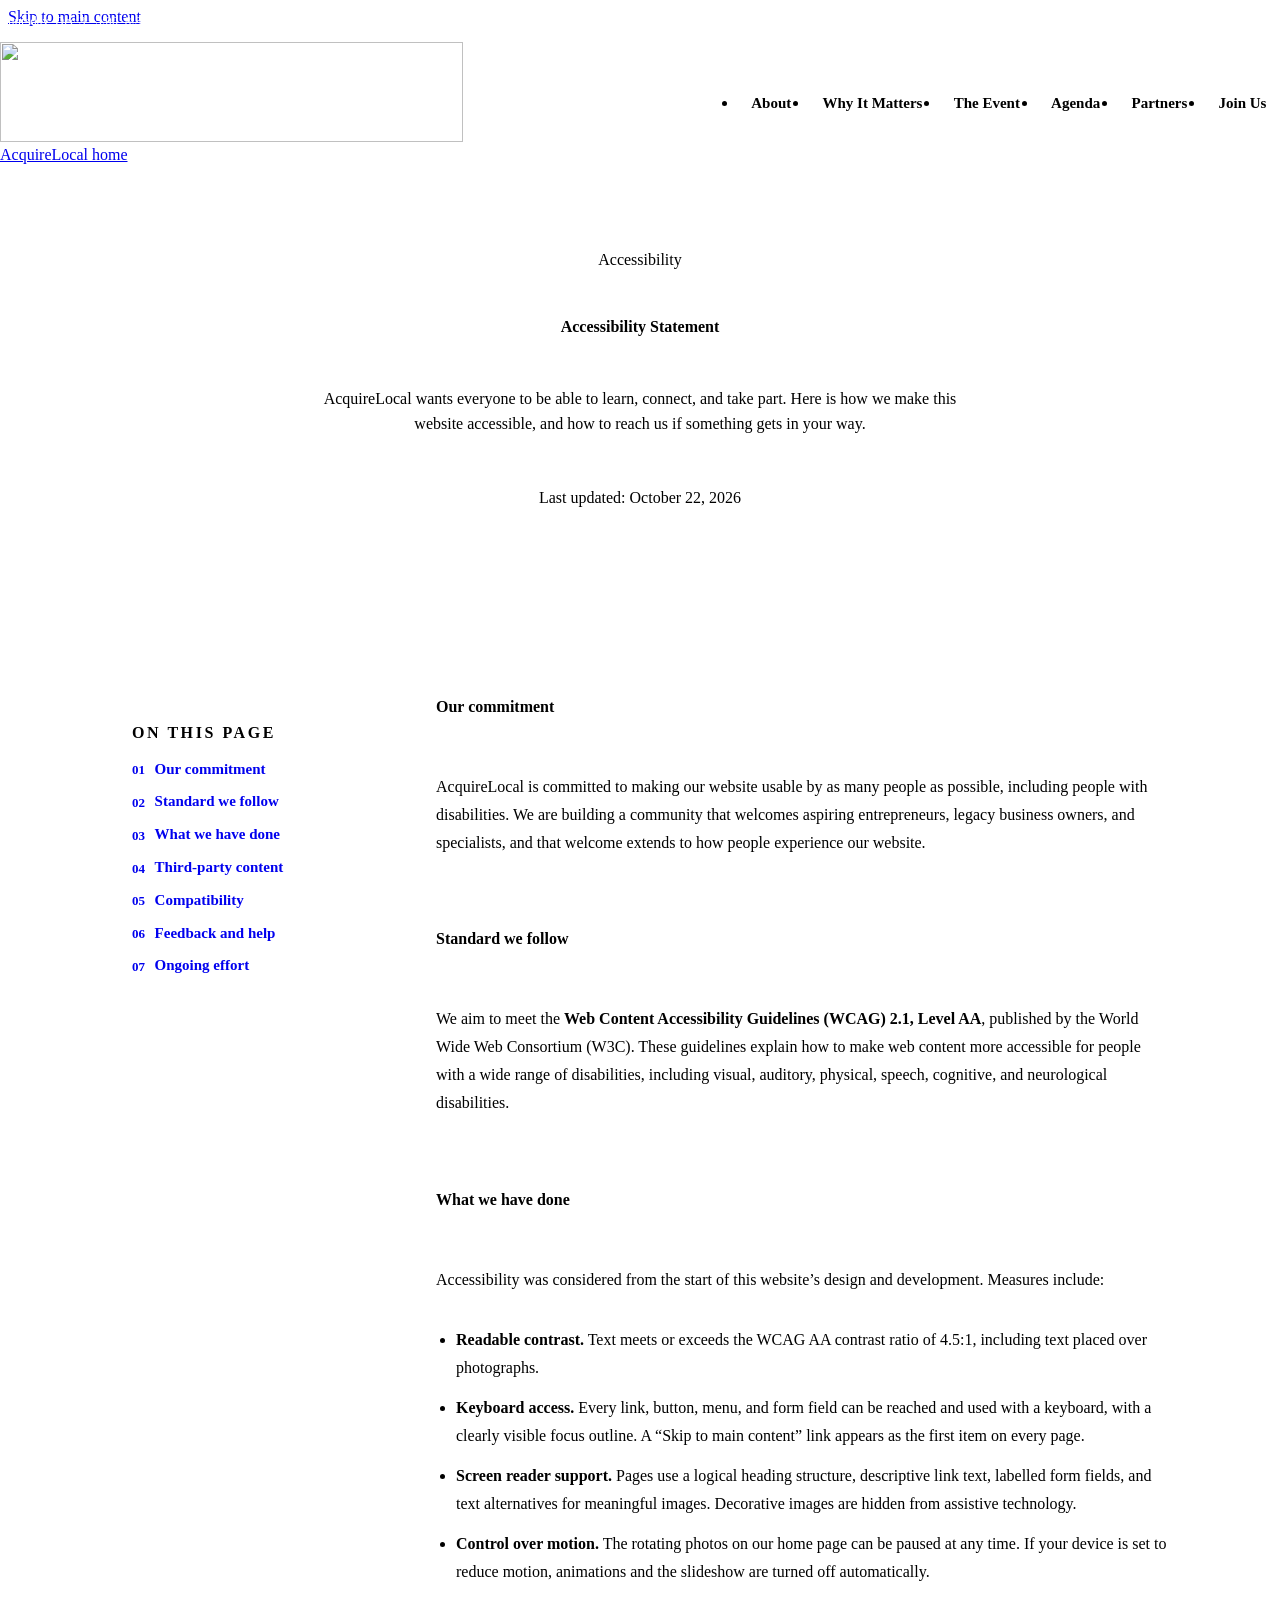
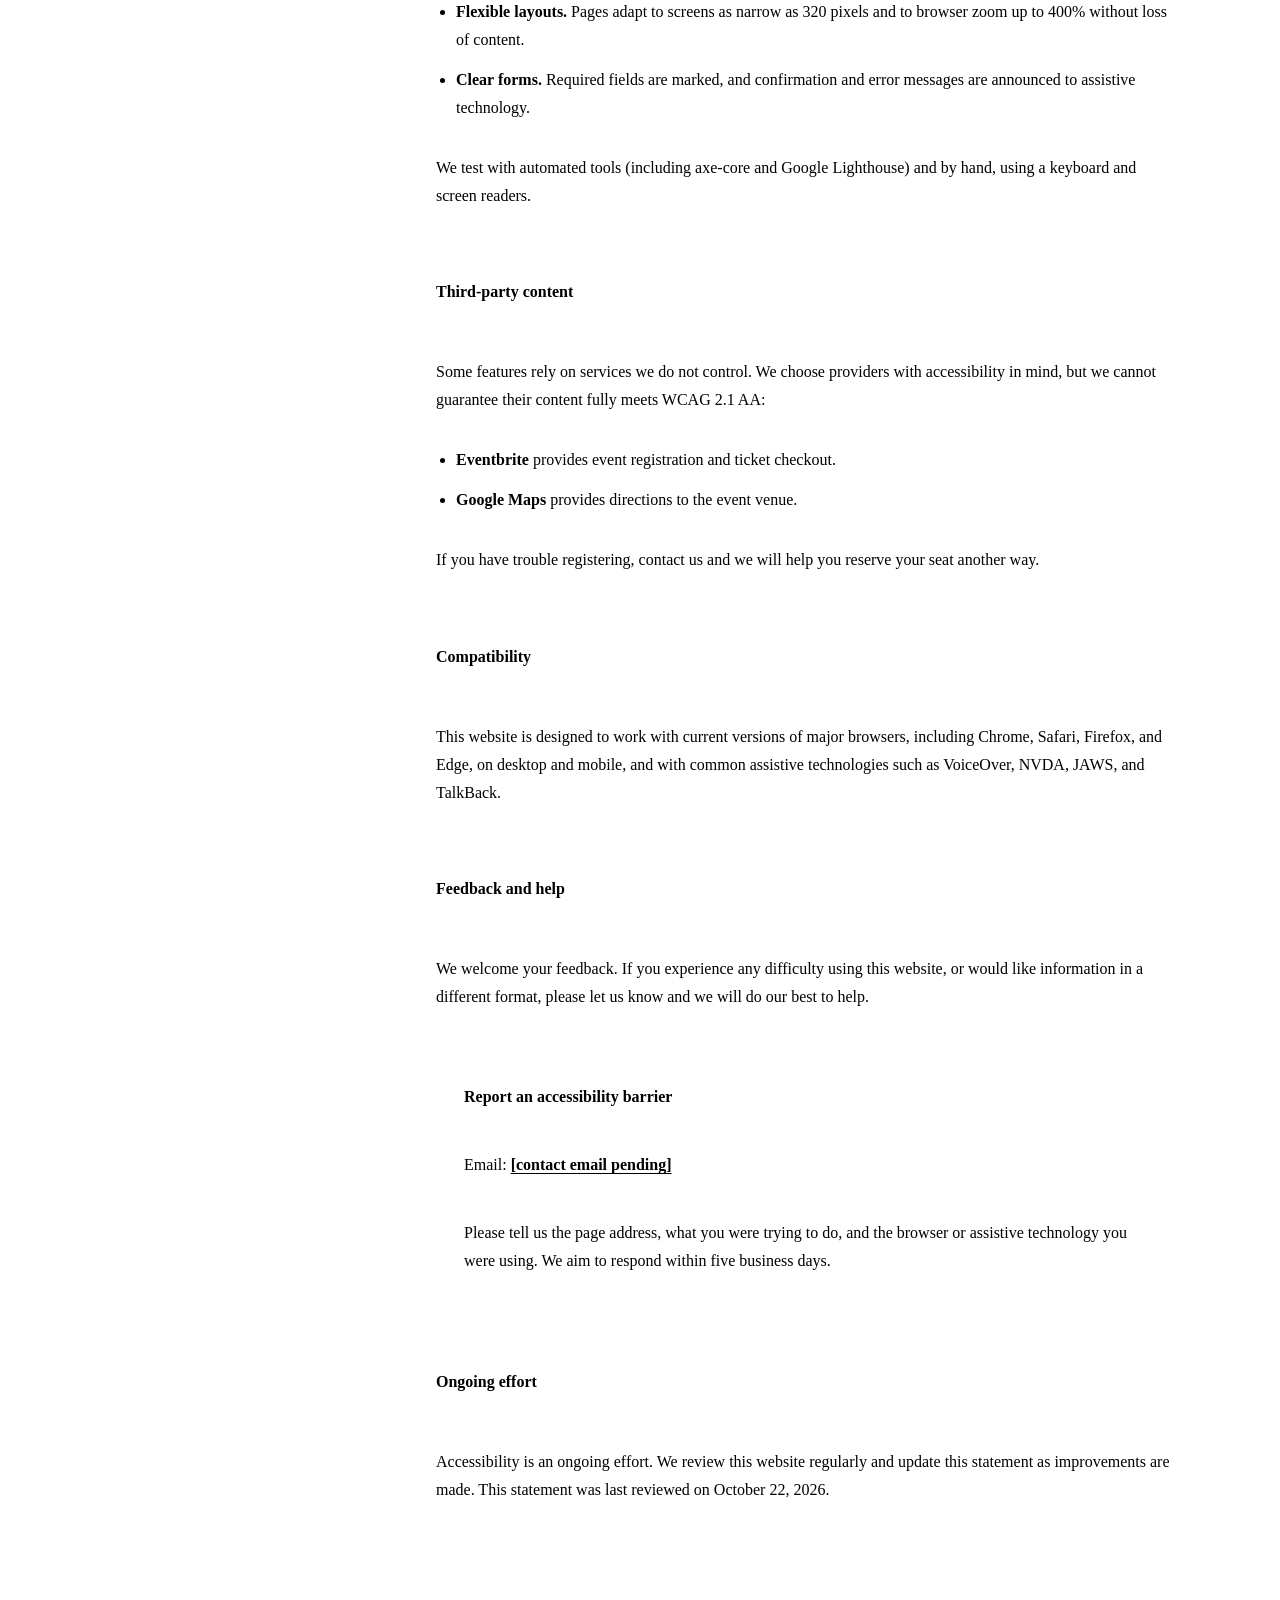
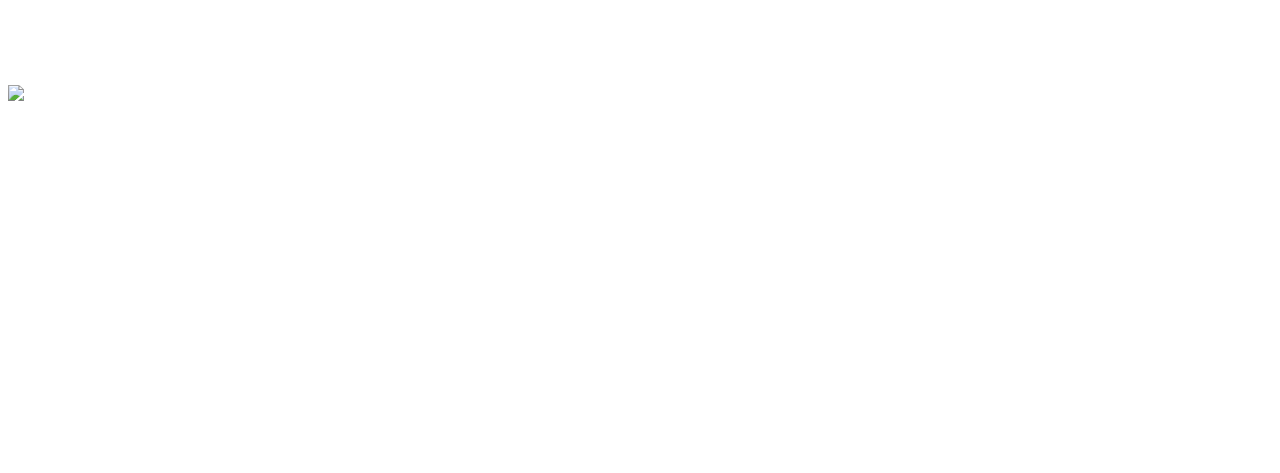
==== commit 45bf6dc1: "Reorder homepage so Why It Matters comes before the event invite - New order: Hero, About, Why It Ma" ====
--- a/html/accessibility.html
+++ b/html/accessibility.html
@@ -54,9 +54,9 @@
         <nav class="nav__menu" id="nav-menu" aria-label="Main" data-lenis-prevent>
           <ul class="nav__list">
             <li><a class="nav__link" href="../index.html#about"><span class="nav__label">About</span></a></li>
+            <li><a class="nav__link" href="../index.html#why"><span class="nav__label">Why It Matters</span></a></li>
             <li><a class="nav__link" href="../index.html#event"><span class="nav__label">The Event</span></a></li>
             <li><a class="nav__link" href="../index.html#agenda"><span class="nav__label">Agenda</span></a></li>
-            <li><a class="nav__link" href="../index.html#why"><span class="nav__label">Why It Matters</span></a></li>
             <li><a class="nav__link" href="../index.html#partners"><span class="nav__label">Partners</span></a></li>
             <li><a class="nav__link" href="../index.html#join"><span class="nav__label">Join Us</span></a></li>
           </ul>
@@ -200,9 +200,9 @@
         <p class="footer__title">Explore</p>
         <ul>
           <li><a href="../index.html#about">About</a></li>
+          <li><a href="../index.html#why">Why It Matters</a></li>
           <li><a href="../index.html#event">The Event</a></li>
           <li><a href="../index.html#agenda">Agenda</a></li>
-          <li><a href="../index.html#why">Why It Matters</a></li>
           <li><a href="../index.html#partners">Partners</a></li>
           <li><a href="faq.html">FAQ</a></li>
           <li><a href="../index.html#join">Join Us</a></li>
--- a/css/styles.css
+++ b/css/styles.css
@@ -531,16 +531,20 @@
    Shared section rhythm
    ========================================================================== */
 .about,
+.why,
+.stories,
 .event,
 .agenda,
-.why,
 .partners,
 .join { padding-block: var(--section-y); }
 
-/* About white · Event off-white · Agenda white · Why off-white · Partners white · Join off-white */
+/* About white · Why off-white · Community white · Event off-white · Agenda white · Partners white · Join off-white */
+.why,
 .event,
-.why,
 .join { background: var(--surface); }
+
+/* Agenda and Partners are both white, so a hairline separates them */
+.partners { border-top: 1px solid var(--line); }
 
 /* Lead paragraphs under section headlines */
 .about__text,
@@ -852,7 +856,6 @@
 
 /* Community photos — one row of equal-height photos that drifts left to right.
    Without JS (or with reduced motion) it is a still row that scrolls sideways. */
-.community { margin-top: clamp(3rem, 2.5rem + 2vw, 4.5rem); }
 .community__head {
   display: flex;
   flex-wrap: wrap;
@@ -861,7 +864,6 @@
   gap: 1rem 2rem;
   margin-bottom: 1.5rem;
 }
-.community__title { font-size: var(--fs-h3); }
 .community__logo { display: block; width: 9rem; }
 .community__logo img { width: 100%; height: auto; }
 
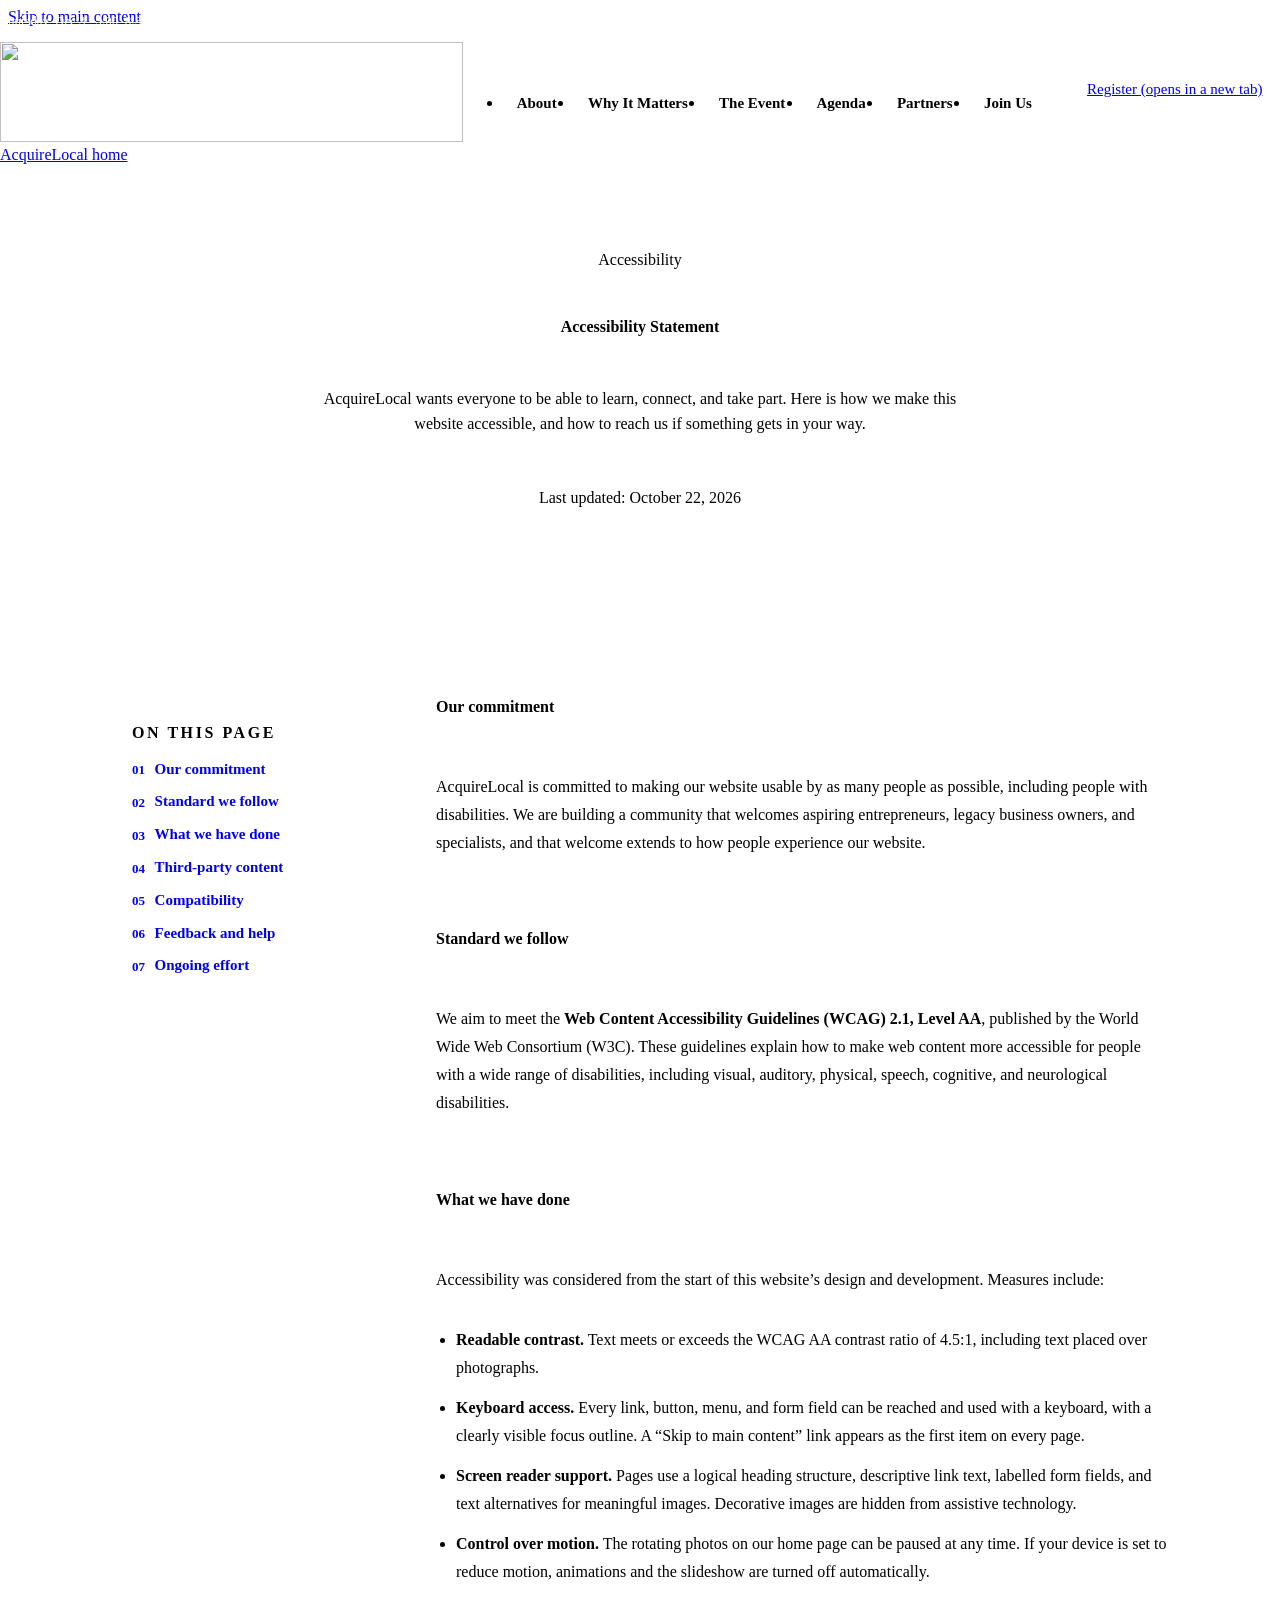
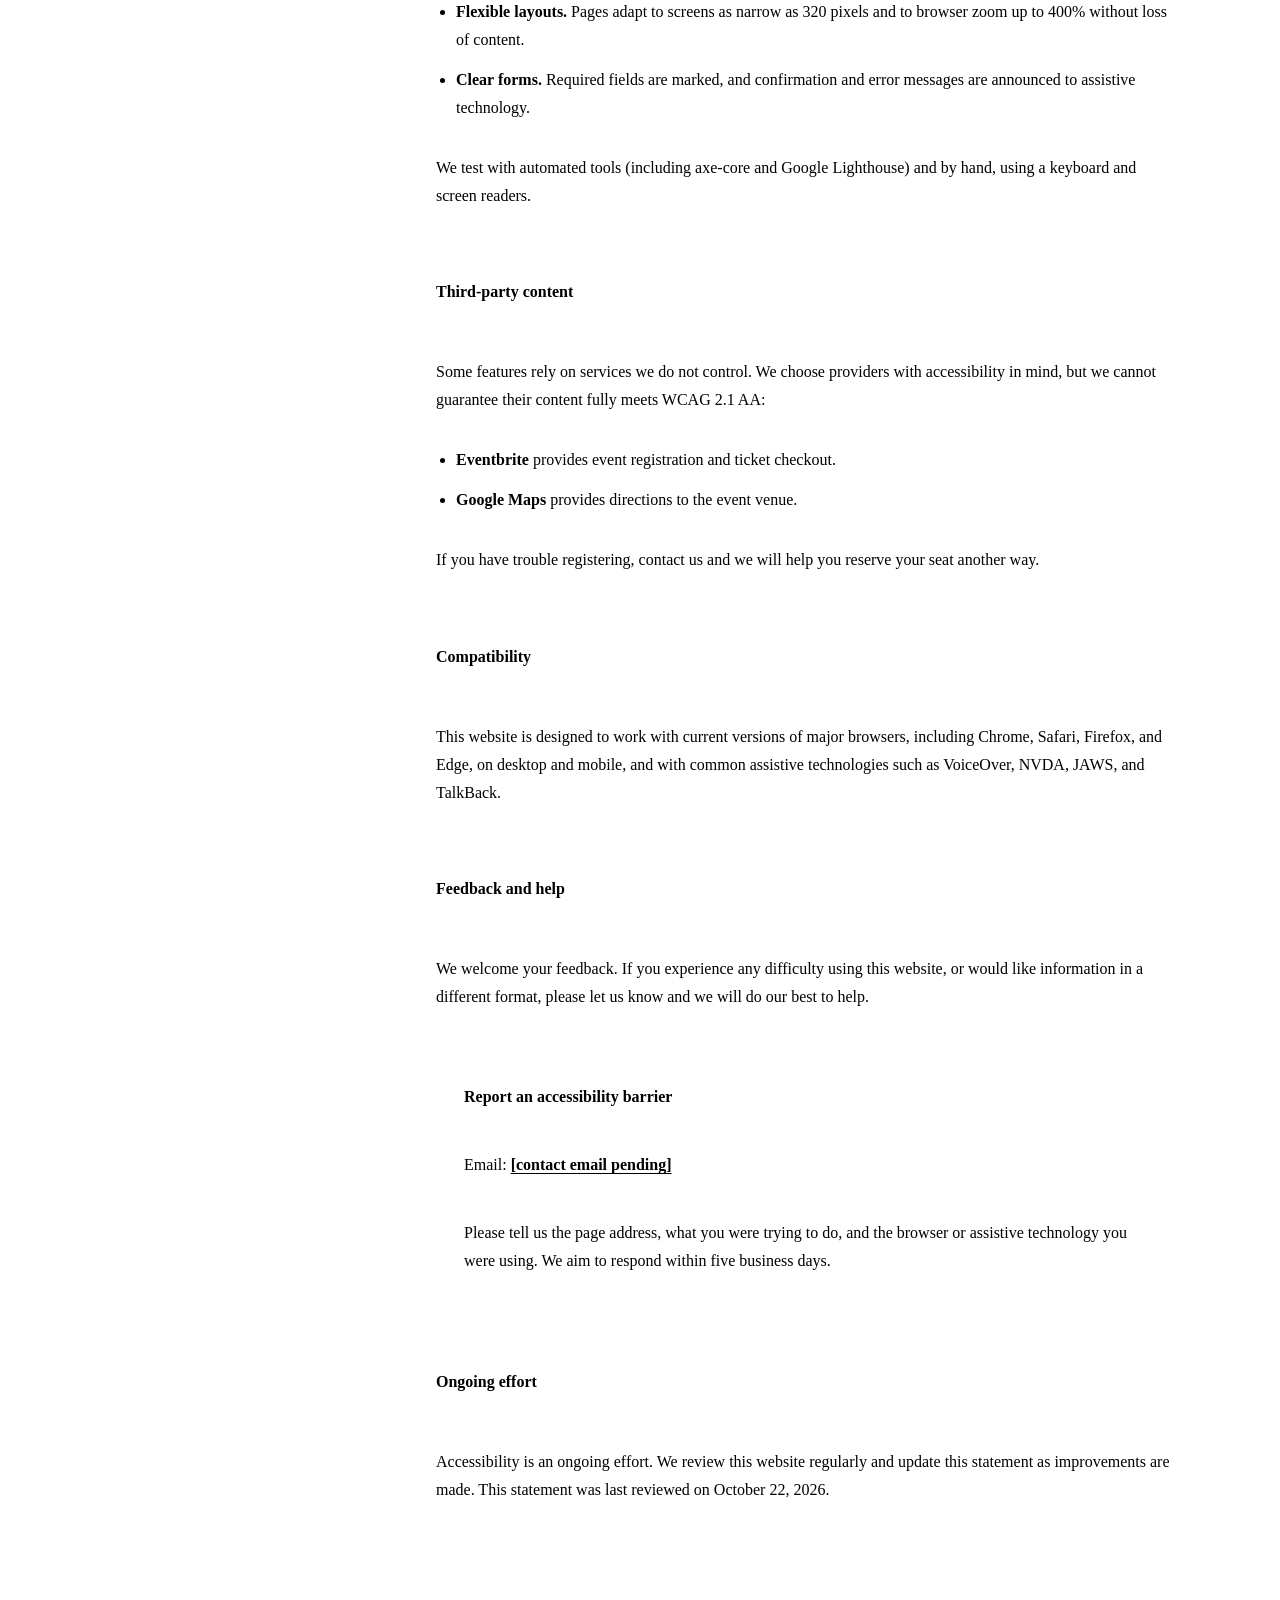
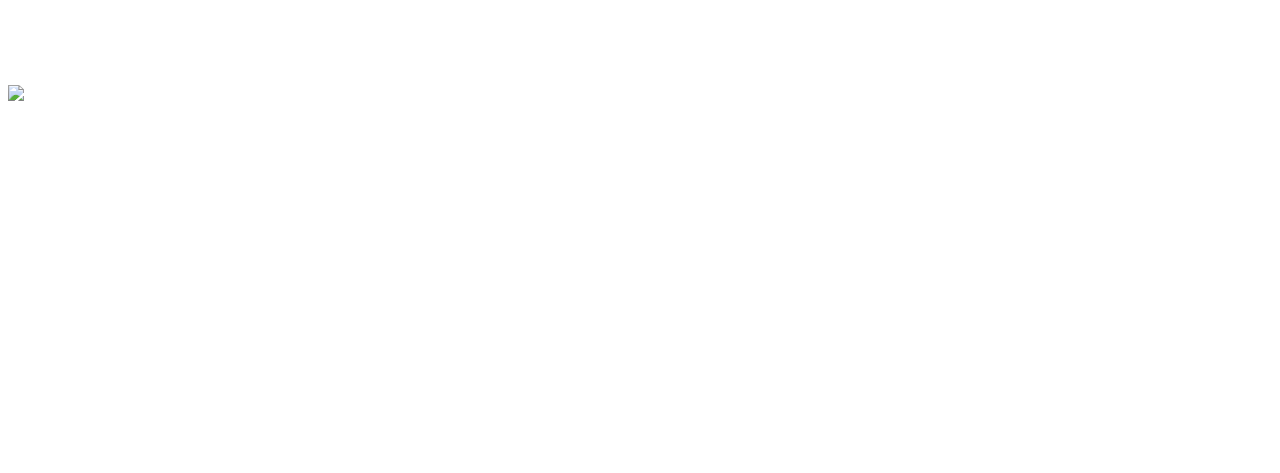
==== commit 745b83b5: "Keep Register visible in the header and use "Register" on every ticket button - Register button in t" ====
--- a/html/accessibility.html
+++ b/html/accessibility.html
@@ -61,6 +61,9 @@
             <li><a class="nav__link" href="../index.html#join"><span class="nav__label">Join Us</span></a></li>
           </ul>
           <div class="nav__aside">
+          <a class="btn btn--primary btn--lg nav__menu-register" data-eventbrite href="https://www.eventbrite.com/e/acquire-local-inaugural-event-tickets-2002596155008?aff=menu" target="_blank" rel="noopener">
+            Register<span class="visually-hidden"> (opens in a new tab)</span>
+          </a>
 
           <!-- Phone menu only: event + contact details -->
           <div class="nav__contact">
@@ -95,6 +98,10 @@
           </div>
           </div>
         </nav>
+
+        <a class="btn btn--primary nav__register" data-eventbrite href="https://www.eventbrite.com/e/acquire-local-inaugural-event-tickets-2002596155008?aff=nav" target="_blank" rel="noopener">
+          Register<span class="visually-hidden"> (opens in a new tab)</span>
+        </a>
       </div>
     </div>
   </header>
--- a/css/styles.css
+++ b/css/styles.css
@@ -66,15 +66,34 @@
   display: flex;
   align-items: center;
   justify-content: space-between;
-  gap: 1.5rem;
+  gap: .75rem;
   min-height: 4.5rem;
 }
+/* Register lives in the nav bar (not the event bar, which collapses on scroll),
+   so it stays on screen the whole way down. Phones: beside the menu button. */
+.nav__register {
+  position: relative;
+  z-index: 2;
+  order: 1;
+  margin-left: auto;
+  min-height: 2.75rem;
+  padding: .5rem 1.1rem;
+  font-size: .9375rem;
+}
+.nav__toggle { order: 2; }
 .nav__logo {
   position: relative;
   z-index: 2;
   display: block;
   width: 10.5rem;
   flex-shrink: 0;
+}
+
+/* Smallest phones (≤ 374px): slimmer logo + button so the menu toggle still fits */
+@media (max-width: 23.4375em) {
+  .nav__inner { gap: .5rem; }
+  .nav__logo { width: 7.75rem; }
+  .nav__register { padding-inline: .75rem; }
 }
 
 /* Scrolled: event bar tucks away, soft shadow under the nav */
@@ -252,7 +271,9 @@
 
 /* ---------- Desktop nav (75em / 1200px: below this the links + button don't fit on one line) ---------- */
 @media (min-width: 75em) {
-  .nav__inner { min-height: 5.5rem; }
+  .nav__inner { min-height: 5.5rem; gap: 1.5rem; }
+  .nav__menu { margin-left: auto; }
+  .nav__register { margin-left: 0; }
   .nav__logo { width: 12.5rem; }
   .nav__toggle { display: none; }
 
@@ -316,7 +337,7 @@
 }
 
 /* ==========================================================================
-   2. Hero — copy on white (left), rotating photos (right)
+   2. Hero — copy on white (left), one photo (right)
    Phones: copy first, photo below it.
    ========================================================================== */
 .hero {
@@ -331,17 +352,26 @@
   padding: clamp(2.5rem, 2rem + 3vw, 4rem) var(--gutter) clamp(2.5rem, 2rem + 2vw, 3.5rem);
 }
 /* The logo appears once, in the nav; the hero opens with a short gold rule + headline */
+/* Wide measure + slightly smaller size keeps the headline to two or three lines,
+   so the event card and button stay above the fold on laptops */
 .hero__title {
-  max-width: 18ch;
+  max-width: 21ch;
   margin-top: clamp(1.25rem, 1rem + 1vw, 1.75rem);
-  font-size: var(--fs-title);
-  line-height: 1.15;
+  font-size: clamp(2rem, 1.45rem + 2.2vw, 3rem);
+  line-height: 1.12;
+}
+.hero__lede {
+  max-width: 34rem;
+  margin-top: 1rem;
+  font-size: var(--fs-body-lg);
+  line-height: 1.6;
+  color: var(--ink-muted);
 }
 .hero__actions {
   display: flex;
   flex-wrap: wrap;
   gap: .75rem;
-  margin-top: 2rem;
+  margin-top: 1.5rem;
 }
 
 /* Event bar (burgundy, like the deck's cover slide) */
@@ -349,7 +379,7 @@
   align-self: stretch;
   display: grid;
   gap: .35rem;
-  margin-top: clamp(2rem, 1.5rem + 2vw, 3rem);
+  margin-top: clamp(1.5rem, 1.25rem + 1vw, 2rem);
   padding: 1.1rem 1.5rem 1.2rem;
   border-radius: var(--radius);
   background: var(--burgundy);
@@ -374,6 +404,11 @@
   color: var(--ink-on-burgundy-muted);
 }
 .hero__details li:nth-child(3) { display: block; white-space: normal; color: var(--ink-on-burgundy-muted); }
+/* Small phones: date, time and venue each get their own line */
+@media (max-width: 29.99em) {
+  .hero__details li { display: block; }
+  .hero__details li:nth-child(2)::before { content: none; }
+}
 
 /* ---------- Photos ---------- */
 .hero__media {
@@ -382,99 +417,15 @@
   overflow: hidden;
   background: var(--surface);
 }
-.hero__slides { position: absolute; inset: 0; }
-.hero__slide {
-  position: absolute;
-  inset: 0;
-  opacity: 0;
-  transition: opacity 1.6s ease-in-out;
-}
-.hero__slide.is-active { opacity: 1; }
-.hero__slide img {
+.hero__photo { position: absolute; inset: 0; }
+.hero__photo img {
   width: 100%;
   height: 100%;
   object-fit: cover;
-  will-change: transform;
-}
-
-/* Very slow, slight zoom while each photo is on screen (7s hold + 1.6s fade).
-   .is-leaving keeps the outgoing photo moving while it fades. */
-.hero__slide.is-active img,
-.hero__slide.is-leaving img { animation: hero-zoom 9.5s linear forwards; }
-.hero.is-paused .hero__slide img { animation-play-state: paused; }
-@keyframes hero-zoom {
-  from { transform: scale(1); }
-  to   { transform: scale(1.05); }
-}
-
-/* Per-photo focal points (keep faces in frame however the box is cropped) */
-.hero__slide:nth-child(1) img { object-position: 50% 34%; }   /* shop owner in yellow */
-.hero__slide:nth-child(2) img { object-position: 68% 20%; }   /* owner with tablet, right of centre */
-.hero__slide:nth-child(3) img { object-position: 64% 22%; }   /* owner at the counter */
-.hero__slide:nth-child(4) img { object-position: 40% 10%; }   /* couple at the produce stand */
-
-/* ---------- Slide controls ---------- */
-.hero__controls {
-  position: absolute;
-  right: 1rem;
-  bottom: 1rem;
-  display: flex;
-  align-items: center;
-  gap: .25rem;
-  padding: 0 .25rem 0 .5rem;
-  border-radius: var(--radius-sm);
-  background: rgba(255, 255, 255, .94);
-  box-shadow: var(--shadow);
-}
-.hero__dots { display: flex; }
-.hero__dot {
-  position: relative;
-  width: 2.25rem;      /* 36px wide × 44px tall hit area */
-  height: 2.75rem;
-  padding: 0;
-  background: none;
-  border: 0;
-}
-.hero__dot::before {
-  content: "";
-  position: absolute;
-  top: 50%; left: 50%;
-  width: .625rem; height: .625rem;
-  border: 1.5px solid var(--slate);
-  border-radius: 50%;
-  transform: translate(-50%, -50%);
-  transition: background-color .25s var(--ease);
-}
-.hero__dot.is-active::before { background: var(--burgundy); border-color: var(--burgundy); }
-
-.hero__pause {
-  display: inline-flex;
-  align-items: center;
-  gap: .5rem;
-  min-height: 2.75rem;
-  padding: .4rem .75rem;
-  background: transparent;
-  border: 0;
-  border-left: 1px solid var(--line);
-  color: var(--slate);
-  font-size: .8125rem;
-  font-weight: 600;
-}
-.hero__pause:hover { color: var(--burgundy); }
-.hero__pause-label { white-space: nowrap; }
-
-/* Small phones: icon-only button (label stays available to screen readers) */
-@media (max-width: 29.99em) {
-  .hero__pause { width: 2.75rem; padding: 0; justify-content: center; }
-  .hero__pause-label {
-    position: absolute;
-    width: 1px; height: 1px;
-    overflow: hidden;
-    clip: rect(0 0 0 0);
-  }
-}
-
-/* Pause icon = two bars; play icon = triangle */
+  object-position: 50% 30%;   /* both faces stay in frame at every crop */
+}
+
+/* Pause icon = two bars; play icon = triangle (used by the community photo strip) */
 .hero__pause-icon { position: relative; width: .75rem; height: .75rem; }
 .hero__pause-icon::before,
 .hero__pause-icon::after {
@@ -487,9 +438,7 @@
 }
 .hero__pause-icon::before { left: 1px; }
 .hero__pause-icon::after  { right: 1px; }
-.hero__pause[aria-pressed="true"] .hero__pause-icon::after,
 .community__pause[aria-pressed="true"] .hero__pause-icon::after { display: none; }
-.hero__pause[aria-pressed="true"] .hero__pause-icon::before,
 .community__pause[aria-pressed="true"] .hero__pause-icon::before {
   left: 1px;
   width: 0; height: 0;
@@ -499,8 +448,6 @@
   border-color: transparent transparent transparent currentColor;
 }
 
-/* Nothing to control without JS, or with one photo (reduced motion) */
-.hero:not(.is-rotating) .hero__controls { display: none; }
 
 @media (min-width: 48em) {
   .hero__media { aspect-ratio: 16 / 10; }
@@ -520,12 +467,8 @@
     padding-right: clamp(2.5rem, 1rem + 3vw, 5rem);
   }
   .hero__media { aspect-ratio: auto; }
-  .hero__controls { right: 1.5rem; bottom: 1.5rem; }
-}
-
-@media (prefers-reduced-motion: reduce) {
-  .hero__slide img { animation: none !important; transform: none; }
-}
+}
+
 
 /* ==========================================================================
    Shared section rhythm
@@ -575,7 +518,7 @@
 }
 .about__photo img { width: 100%; height: 100%; object-fit: cover; }
 .about__photo:first-of-type img { object-position: 28% 35%; }   /* her face (left) + hands with tablet */
-.about__photo:last-of-type img { object-position: 40% 40%; }    /* owner at her laptop */
+.about__photo:last-of-type img { object-position: 50% 30%; }    /* professional, face upper centre */
 .about__tag {
   margin-top: .9rem;
   font-weight: 600;
@@ -642,7 +585,8 @@
   gap: 1.25rem;
   margin-bottom: clamp(2.5rem, 2rem + 2.5vw, 4rem);
 }
-.event__head { display: grid; gap: 1.75rem; }
+.event__head { display: grid; gap: 1rem; }
+.event__meta { font-size: var(--fs-body-lg); line-height: 1.6; color: var(--ink-muted); }
 .event__copy { display: grid; gap: 1.1rem; }
 
 @media (min-width: 64em) {
@@ -932,7 +876,11 @@
   margin: 0 auto clamp(3rem, 2.5rem + 2.5vw, 4.5rem);
   text-align: center;
 }
-.why__copy { max-width: 40rem; }
+.why__copy {
+  max-width: 44rem;
+  margin: clamp(2.5rem, 2rem + 2vw, 3.5rem) auto 0;
+  text-align: center;
+}
 
 .why__body { display: grid; gap: 1.5rem; }
 @media (min-width: 64em) {
@@ -1033,87 +981,12 @@
 .partners__intro {
   display: grid;
   gap: 1.75rem;
-  margin-bottom: clamp(2.5rem, 2rem + 2.5vw, 4rem);
 }
 .partners__heading { display: grid; gap: 1.25rem; max-width: 46rem; }
 .partners__cta { justify-self: start; }
 @media (min-width: 64em) {
   .partners__intro { grid-template-columns: 1fr auto; align-items: end; column-gap: 3rem; }
   .partners__cta { margin-bottom: .5rem; }
-}
-
-.partners__grid { display: grid; gap: 1.25rem; }
-@media (min-width: 48em) {
-  .partners__grid { grid-template-columns: repeat(2, minmax(0, 1fr)); }
-  .pcard--who { grid-column: 1 / -1; }
-}
-@media (min-width: 64em) {
-  .partners__grid {
-    grid-template-columns: repeat(4, minmax(0, 1fr));
-    grid-template-areas:
-      "who who w1 w2"
-      "who who w3 w4";
-  }
-  .pcard--who { grid-area: who; }
-}
-
-.pcard {
-  display: flex;
-  flex-direction: column;
-  gap: .75rem;
-  padding: clamp(1.5rem, 1.2rem + 1vw, 2rem);
-  overflow: hidden;
-  border: 1px solid var(--line);
-  border-radius: var(--radius);
-  background: var(--white);
-}
-.pcard__title { font-size: var(--fs-h4); line-height: 1.3; }
-.pcard__text { font-size: 1rem; line-height: 1.6; color: var(--ink-muted); }
-.pcard__kicker {
-  font-weight: 600;
-  font-size: var(--fs-eyebrow);
-  letter-spacing: .16em;
-  text-transform: uppercase;
-  color: var(--slate);
-}
-
-.pcard__icon {
-  width: 3rem;
-  height: 3rem;
-  margin-bottom: .5rem;
-  padding: .7rem;
-  border: 1px solid var(--gold);
-  border-radius: 50%;
-  fill: none;
-  stroke: var(--burgundy);
-  stroke-width: 1.6;
-  stroke-linecap: round;
-  stroke-linejoin: round;
-}
-
-/* Who we partner with: photo on top */
-.pcard--who { padding: 0; gap: 0; }
-.pcard__photo { display: block; aspect-ratio: 16 / 9; overflow: hidden; }
-.pcard__photo img {
-  width: 100%;
-  height: 100%;
-  object-fit: cover;
-  object-position: 78% 42%;      /* professional working in the window, far right */
-}
-.pcard--who .pcard__body { display: grid; gap: .75rem; padding: clamp(1.5rem, 1.2rem + 1vw, 2rem); }
-.pcard--who .pcard__title { font-size: clamp(1.1875rem, 1.05rem + .5vw, 1.375rem); }
-.pcard .pcard__pills { display: flex; flex-wrap: wrap; gap: .5rem; margin-top: .5rem; }
-.pcard__pills li {
-  padding: .3rem .75rem;
-  border: 1px solid var(--line);
-  border-radius: var(--radius-sm);
-  background: var(--surface);
-  font-weight: 600;
-  font-size: .8125rem;
-  color: var(--slate);
-}
-@media (min-width: 64em) {
-  .pcard--who .pcard__photo { aspect-ratio: auto; flex: 1; min-height: 12rem; }
 }
 
 /* ==========================================================================
@@ -1205,6 +1078,7 @@
 .join__copy { display: grid; gap: 1.25rem; align-content: start; justify-items: start; }
 .join__meta { font-size: var(--fs-body-lg); line-height: 1.6; color: var(--ink-muted); }
 .join__quote { margin-top: .75rem; }
+.join__register { margin-top: .75rem; }
 .join__quote {
   padding-left: 1.25rem;
   border-left: 3px solid var(--gold);
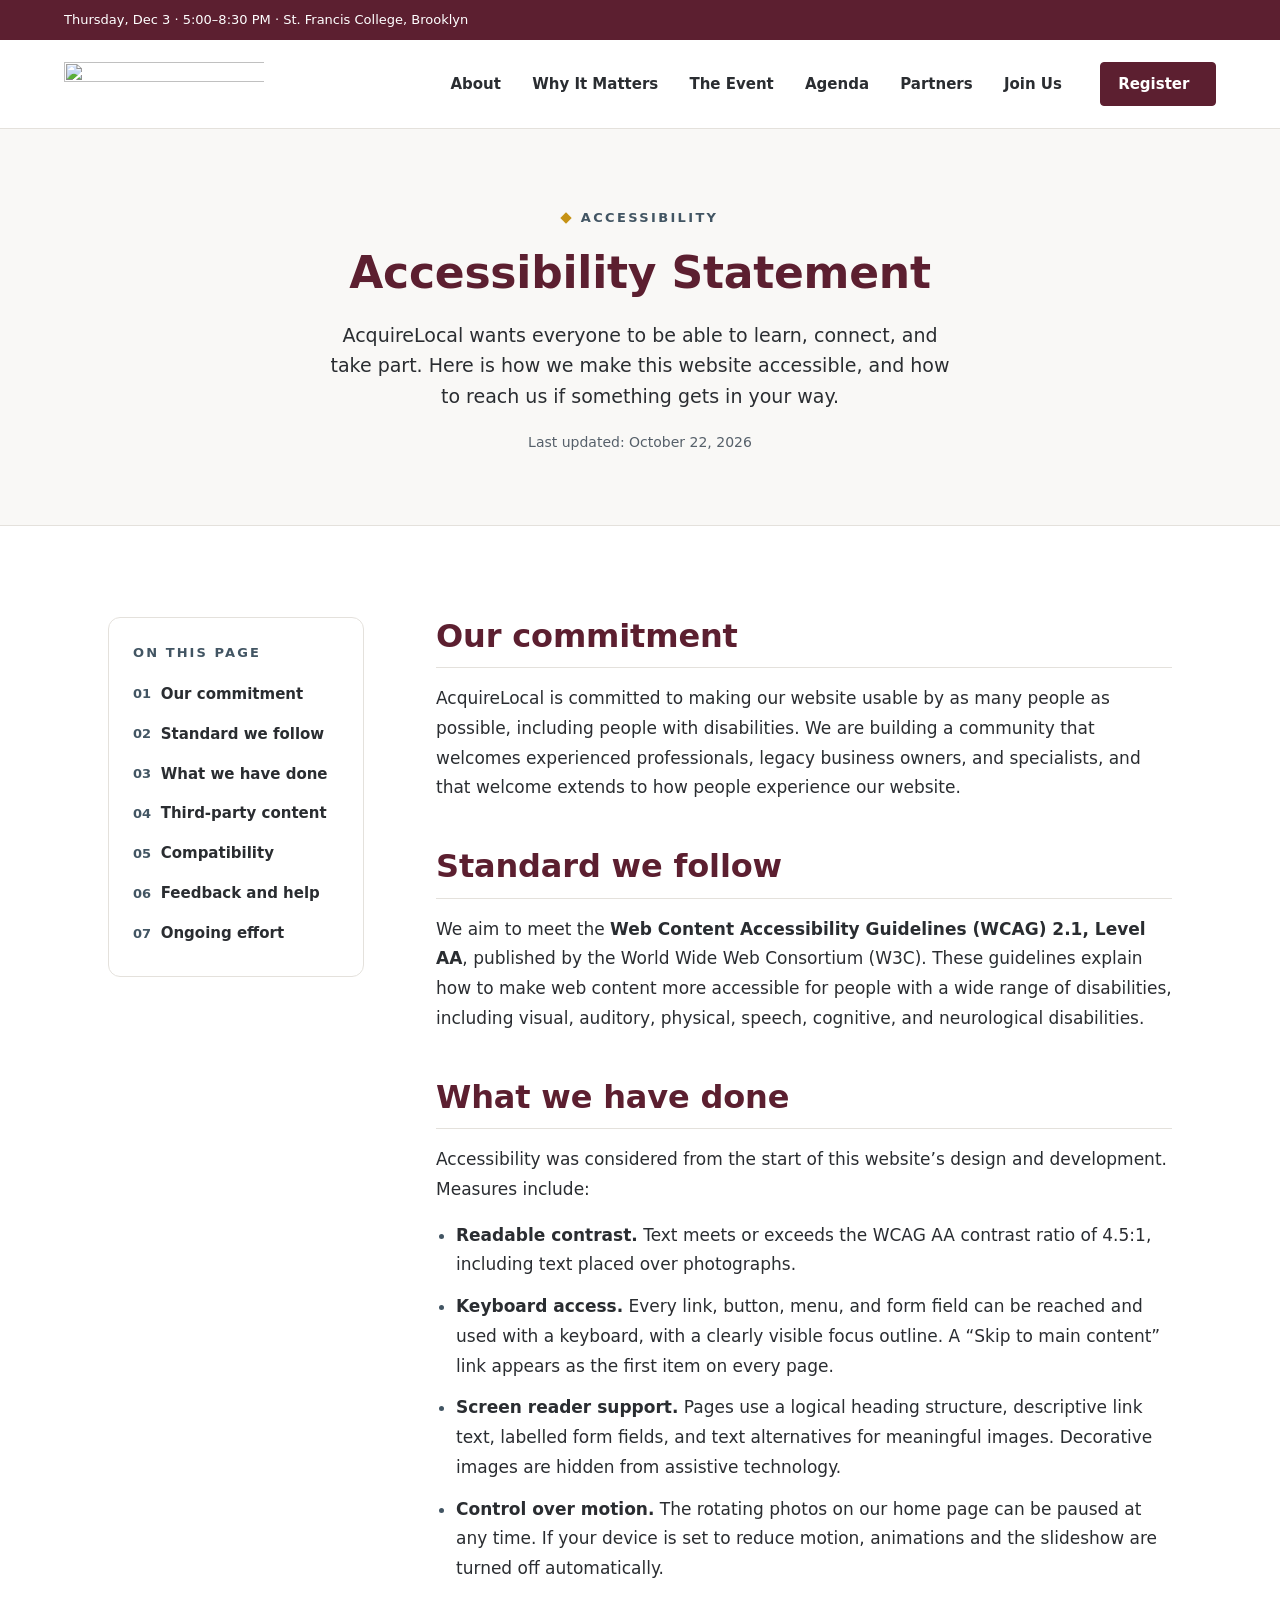
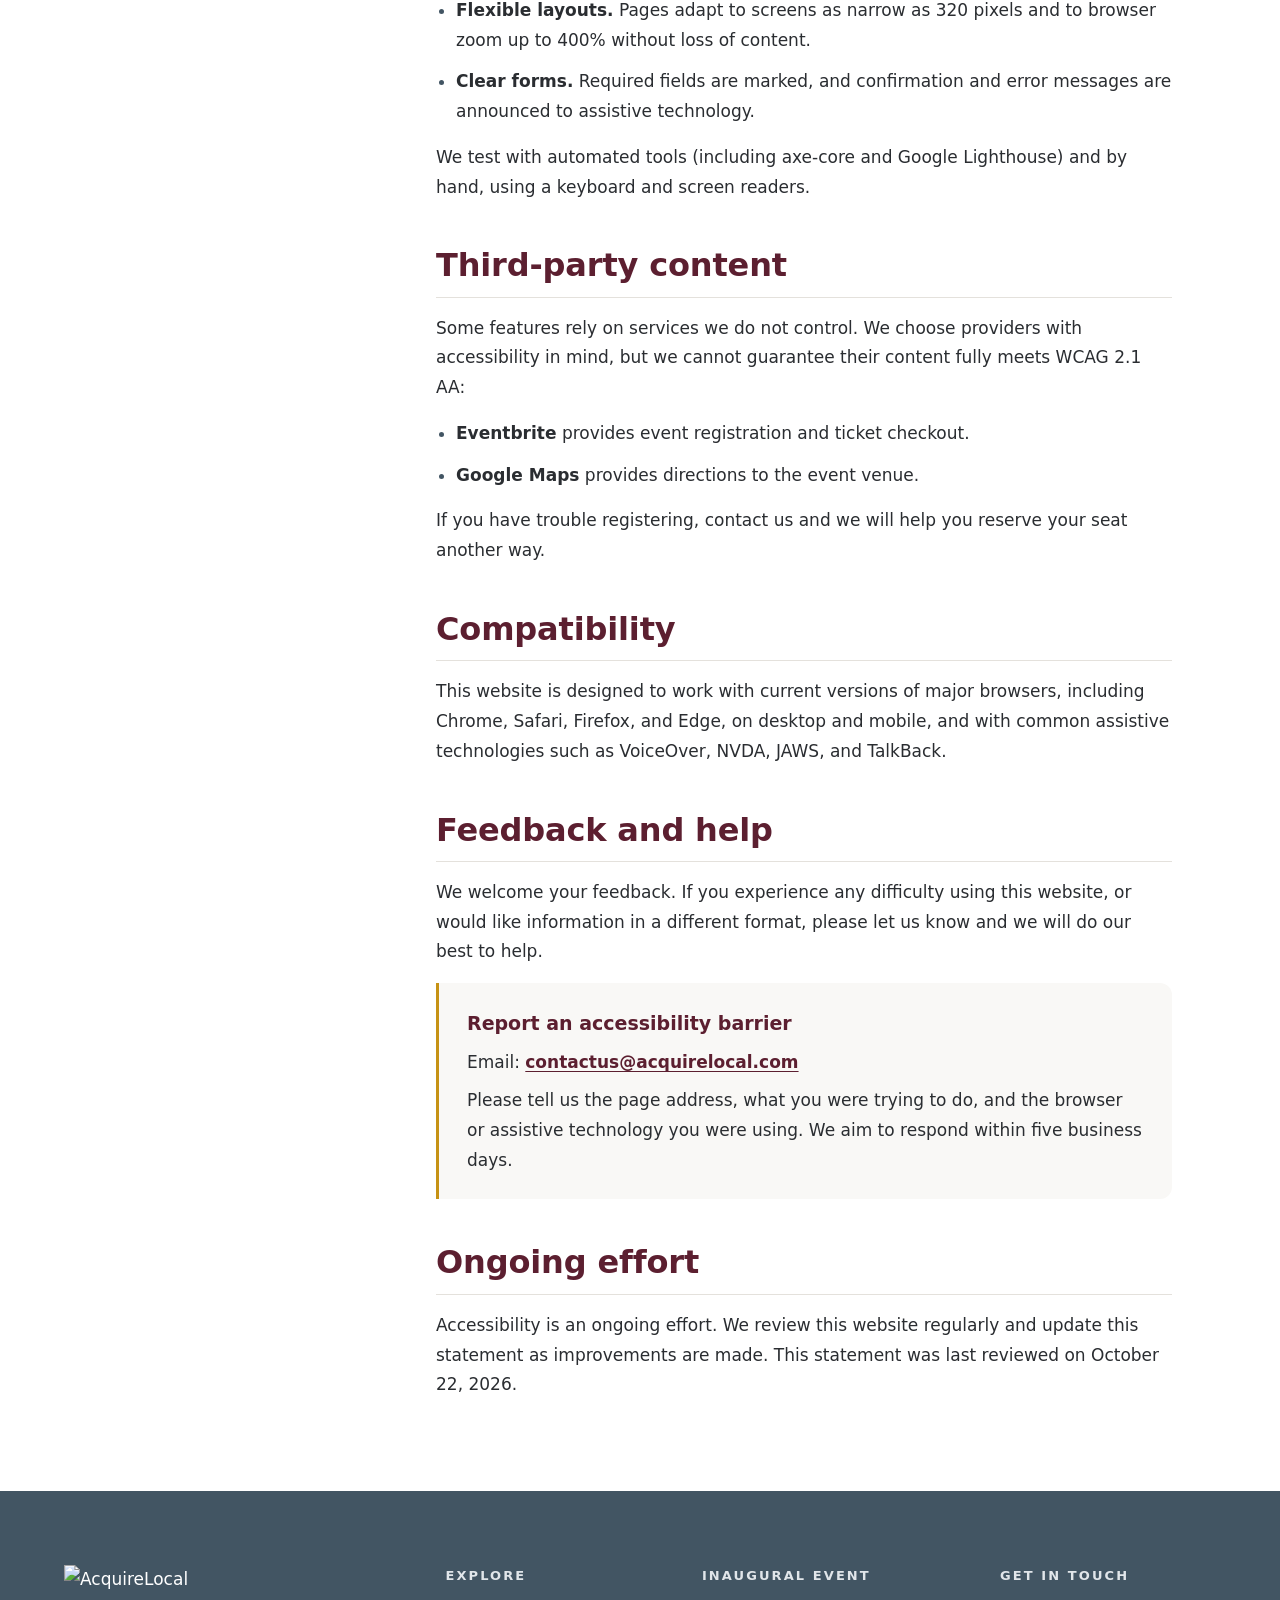
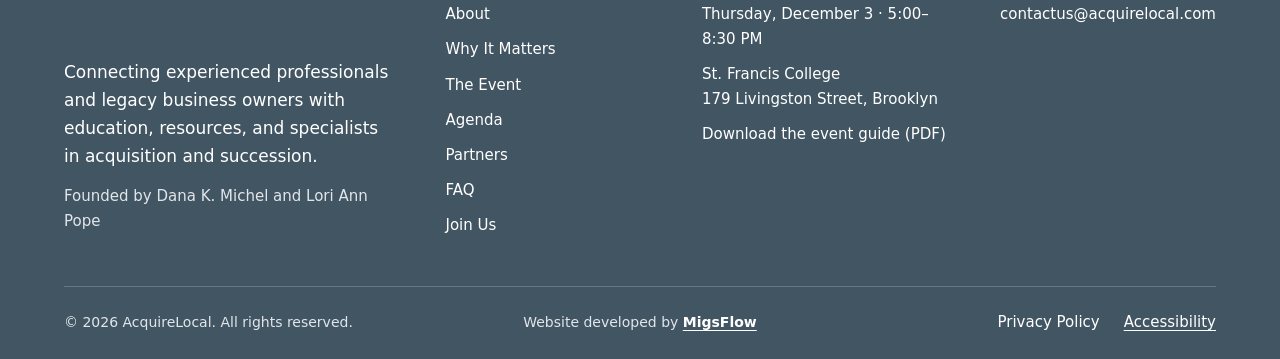
==== commit 85b57af9: "Apply the client's latest round of edits - Speakers: all 10 from the event guide in a row that moves" ====
--- a/html/accessibility.html
+++ b/html/accessibility.html
@@ -33,9 +33,6 @@
           <span class="topbar__full">Thursday, Dec 3 · 5:00–8:30 PM · St. Francis College, Brooklyn</span>
           <span class="topbar__short">Dec 3 · St. Francis College</span>
         </p>
-        <a class="topbar__link" data-eventbrite href="https://www.eventbrite.com/e/acquire-local-inaugural-event-tickets-2002596155008?aff=topbar" target="_blank" rel="noopener">
-          Tickets $25<span class="visually-hidden"> (opens in a new tab)</span>
-        </a>
       </div>
     </div>
 
@@ -85,13 +82,7 @@
               <ul class="nav__contact-list">
                 <li>
                   <svg class="nav__icon" viewBox="0 0 24 24" aria-hidden="true"><rect x="3" y="5" width="18" height="14" rx="2"/><path d="m3 7 9 6 9-6"/></svg>
-                  <!-- TODO: contact email (pending from client — docx footer placeholder) -->
-                  <a href="#">Email AcquireLocal</a>
-                </li>
-                <li>
-                  <svg class="nav__icon" viewBox="0 0 24 24" aria-hidden="true"><rect x="3" y="3" width="18" height="18" rx="3"/><path d="M8 10v7M8 7v.01M12 17v-4a2 2 0 0 1 4 0v4M12 10v7"/></svg>
-                  <!-- TODO: LinkedIn URL (pending from client — docx footer placeholder) -->
-                  <a href="#">AcquireLocal on LinkedIn</a>
+                  <a href="mailto:contactus@acquirelocal.com">contactus@acquirelocal.com</a>
                 </li>
               </ul>
             </div>
@@ -137,7 +128,7 @@
         <div class="legal__body">
           <section class="legal__section" id="commitment" aria-labelledby="commitment-h">
             <h2 class="legal__h2" id="commitment-h">Our commitment</h2>
-            <p>AcquireLocal is committed to making our website usable by as many people as possible, including people with disabilities. We are building a community that welcomes aspiring entrepreneurs, legacy business owners, and specialists, and that welcome extends to how people experience our website.</p>
+            <p>AcquireLocal is committed to making our website usable by as many people as possible, including people with disabilities. We are building a community that welcomes experienced professionals, legacy business owners, and specialists, and that welcome extends to how people experience our website.</p>
           </section>
 
           <section class="legal__section" id="standard" aria-labelledby="standard-h">
@@ -179,7 +170,7 @@
             <p>We welcome your feedback. If you experience any difficulty using this website, or would like information in a different format, please let us know and we will do our best to help.</p>
             <div class="legal__callout">
               <p class="legal__callout-title">Report an accessibility barrier</p>
-              <p>Email: <!-- TODO: replace with the client's contact email (pending) --><a href="#">[contact email pending]</a></p>
+              <p>Email: <a href="mailto:contactus@acquirelocal.com">contactus@acquirelocal.com</a></p>
               <p>Please tell us the page address, what you were trying to do, and the browser or assistive technology you were using. We aim to respond within five business days.</p>
             </div>
           </section>
@@ -199,7 +190,7 @@
     <div class="container footer__grid">
       <div class="footer__brand">
         <img class="footer__logo" src="../images/brand/logo-tagline-white.svg" alt="AcquireLocal" width="686" height="168" loading="lazy">
-        <p>Connecting aspiring entrepreneurs and legacy business owners with education, resources, and specialists in acquisition and succession.</p>
+        <p>Connecting experienced professionals and legacy business owners with education, resources, and specialists in acquisition and succession.</p>
         <p class="footer__founders">Founded by Dana K. Michel and Lori Ann Pope</p>
       </div>
 
@@ -221,16 +212,15 @@
         <ul>
           <li>Thursday, December 3 · 5:00–8:30 PM</li>
           <li>St. Francis College<br>179 Livingston Street, Brooklyn</li>
-          <li><a data-eventbrite href="https://www.eventbrite.com/e/acquire-local-inaugural-event-tickets-2002596155008?aff=footer" target="_blank" rel="noopener">Tickets $25 on Eventbrite<span class="visually-hidden"> (opens in a new tab)</span></a></li>
+          <li><a href="../files/acquirelocal-brooklyn-2026-event-guide.pdf" download>Download the event guide (PDF)</a></li>
         </ul>
       </div>
 
       <div class="footer__col">
         <p class="footer__title">Get in touch</p>
         <ul>
-          <!-- TODO: contact email + LinkedIn URL (pending from client — docx footer placeholders) -->
-          <li><a href="#">Email AcquireLocal</a></li>
-          <li><a href="#">AcquireLocal on LinkedIn</a></li>
+          <li><a href="mailto:contactus@acquirelocal.com">contactus@acquirelocal.com</a></li>
+          <!-- LinkedIn link hidden until the client sends the profile URL -->
         </ul>
       </div>
     </div>
--- a/css/global.css
+++ b/css/global.css
@@ -0,0 +1,278 @@
+/* ==========================================================================
+   AcquireLocal — global.css
+   Fonts, design tokens, reset, base type, shared utilities and buttons.
+   Section styles live in styles.css. Mobile-first: base = phone, then
+   min-width breakpoints at 48em (768px) and 64em (1024px).
+
+   Look and feel follows the client's Partnership Deck (Oct 2026): plenty of
+   white space, burgundy primary, slate blue-gray secondary, gold only as a
+   thin accent, classic sans-serif type, simple understated buttons.
+   ========================================================================== */
+
+/* ---------- Fonts (self-hosted, latin subset) ----------
+   Noto Sans is the typeface used throughout the Partnership Deck.
+   Playfair Display Black is the wordmark only (outlined in the logo SVGs, not loaded). */
+@font-face {
+  font-family: "Noto Sans";
+  src: url("../fonts/web/noto-sans-400-normal.woff2") format("woff2");
+  font-weight: 400;
+  font-style: normal;
+  font-display: swap;
+}
+@font-face {
+  font-family: "Noto Sans";
+  src: url("../fonts/web/noto-sans-400-italic.woff2") format("woff2");
+  font-weight: 400;
+  font-style: italic;
+  font-display: swap;
+}
+@font-face {
+  font-family: "Noto Sans";
+  src: url("../fonts/web/noto-sans-600-normal.woff2") format("woff2");
+  font-weight: 600;
+  font-style: normal;
+  font-display: swap;
+}
+@font-face {
+  font-family: "Noto Sans";
+  src: url("../fonts/web/noto-sans-700-normal.woff2") format("woff2");
+  font-weight: 700;
+  font-style: normal;
+  font-display: swap;
+}
+
+/* ---------- Tokens (colours sampled from the Partnership Deck) ---------- */
+:root {
+  /* Brand */
+  --burgundy: #5C1F30;        /* primary: headlines, buttons, emphasis panels */
+  --burgundy-dark: #4A1826;   /* button hover */
+  --slate: #425563;           /* secondary: labels, charts, footer */
+  --slate-dark: #34444F;      /* footer bottom strip */
+  --gold: #C69214;            /* thin accents only: rules, diamonds (not for text on white: 2.8:1) */
+  --gold-on-dark: #E3B95C;    /* small gold labels on burgundy or slate (6.7:1 on burgundy) */
+
+  /* Surfaces */
+  --white: #FFFFFF;
+  --surface: #F9F8F6;         /* the deck's off-white slide ground */
+  --line: #E4E1DC;            /* card borders, dividers */
+  --field-line: #858F97;      /* form field borders, 3.3:1 on white (WCAG 1.4.11) */
+
+  /* Roles */
+  --bg: var(--white);
+  --ink: #2A2D31;             /* body copy, 13.8:1 on white */
+  --ink-muted: #56606A;       /* secondary copy, 6.0:1 on the off-white */
+  --ink-on-dark: #FFFFFF;
+  --ink-on-burgundy-muted: #E9DADF;   /* 9.2:1 on burgundy */
+  --ink-on-slate-muted: #E1E6EA;
+  --focus: var(--slate);
+
+  /* Type */
+  --font-head: "Noto Sans", system-ui, -apple-system, "Segoe UI", sans-serif;
+  --font-body: "Noto Sans", system-ui, -apple-system, "Segoe UI", sans-serif;
+
+  --fs-title: clamp(2.125rem, 1.5rem + 2.6vw, 3.25rem);  /* hero headline */
+  --fs-h1:    clamp(1.875rem, 1.4rem + 2vw, 2.75rem);    /* section titles */
+  --fs-h2:    clamp(1.5rem, 1.25rem + 1vw, 2rem);
+  --fs-h3:    1.375rem;
+  --fs-h4:    1.1875rem;
+  --fs-lead:  clamp(1.125rem, 1rem + .5vw, 1.375rem);
+  --fs-body-lg: 1.1875rem;
+  --fs-body:  1.0625rem;
+  --fs-small: .875rem;
+  --fs-eyebrow: .8125rem;
+
+  /* Layout */
+  --container: 76rem;
+  --sticky-top: 7.5rem;       /* sticky columns sit just below the fixed nav */
+  --gutter: 1.25rem;
+  --section-y: clamp(3rem, 2.25rem + 3vw, 5rem);    /* space above/below each section (tightened 2026-11-09 at the client's request) */
+  --radius: .75rem;           /* cards and photos */
+  --radius-sm: .25rem;        /* buttons and fields */
+  --shadow: 0 1px 2px rgba(42, 45, 49, .05), 0 8px 24px -16px rgba(42, 45, 49, .18);
+  --ease: cubic-bezier(.22, .61, .36, 1);
+}
+
+@media (min-width: 48em) {
+  :root { --gutter: 2rem; }
+}
+
+/* ---------- Reset ---------- */
+*, *::before, *::after { box-sizing: border-box; }
+
+html {
+  -webkit-text-size-adjust: 100%;
+  text-size-adjust: 100%;
+  scroll-behavior: smooth;
+  scroll-padding-top: 8.5rem;   /* keeps anchors + keyboard focus clear of the sticky header (WCAG 2.4.11) */
+}
+/* Lenis does its own smoothing; CSS smooth scroll on top would fight it */
+html.lenis.lenis-smooth { scroll-behavior: auto; }
+
+body {
+  margin: 0;
+  background: var(--bg);
+  color: var(--ink);
+  font-family: var(--font-body);
+  font-size: var(--fs-body);
+  line-height: 1.65;
+  -webkit-font-smoothing: antialiased;
+}
+
+h1, h2, h3, h4, p, ul, ol, figure { margin: 0; }
+ul[class], ol[class] { list-style: none; padding: 0; }
+img, svg, picture { display: block; max-width: 100%; height: auto; }
+button { font: inherit; color: inherit; cursor: pointer; }
+a { color: inherit; }
+strong { font-weight: 600; }
+
+h1, h2, h3, h4 {
+  font-family: var(--font-head);
+  font-weight: 700;
+  line-height: 1.2;
+  letter-spacing: -0.005em;
+  color: var(--burgundy);
+  text-wrap: balance;
+}
+
+/* Type styles as reusable classes, so section markup can keep correct
+   heading levels (one h1 per page) and still pick the right look. */
+.t-title { font-size: var(--fs-title); line-height: 1.15; }
+.t-h1    { font-size: var(--fs-h1); line-height: 1.18; }
+.t-h2    { font-size: var(--fs-h2); line-height: 1.22; }
+.t-h3    { font-size: var(--fs-h3); line-height: 1.3; }
+.t-h4    { font-size: var(--fs-h4); line-height: 1.35; }
+.t-lead  { font-size: var(--fs-lead); line-height: 1.55; }
+.t-body-lg { font-size: var(--fs-body-lg); line-height: 1.6; }
+
+/* ---------- Accessibility helpers ---------- */
+.visually-hidden {
+  position: absolute !important;
+  width: 1px; height: 1px;
+  padding: 0; margin: -1px;
+  overflow: hidden;
+  clip: rect(0 0 0 0);
+  white-space: nowrap;
+  border: 0;
+}
+
+.skip-link {
+  position: absolute;
+  top: .75rem; left: .75rem;
+  z-index: 1000;
+  padding: .75rem 1.25rem;
+  background: var(--burgundy);
+  color: #fff;
+  font-weight: 600;
+  border-radius: var(--radius-sm);
+  transform: translateY(-200%);
+  transition: transform .2s var(--ease);
+}
+.skip-link:focus { transform: translateY(0); }
+
+:focus-visible {
+  outline: 3px solid var(--focus);
+  outline-offset: 3px;
+}
+main:focus { outline: none; }
+
+/* ---------- Layout ---------- */
+.container {
+  width: 100%;
+  max-width: var(--container);
+  margin-inline: auto;
+  padding-inline: var(--gutter);
+}
+
+/* ---------- Eyebrow (deck style: small gold diamond + spaced slate capitals) ---------- */
+.eyebrow {
+  display: inline-flex;
+  align-items: center;
+  gap: .7rem;
+  font-family: var(--font-head);
+  font-weight: 600;
+  font-size: var(--fs-eyebrow);
+  line-height: 1.4;
+  letter-spacing: .18em;
+  text-transform: uppercase;
+  color: var(--slate);
+}
+.eyebrow::before {
+  content: "";
+  flex-shrink: 0;
+  width: .5rem;
+  height: .5rem;
+  background: var(--gold);
+  transform: rotate(45deg);
+}
+.eyebrow--light { color: var(--ink-on-burgundy-muted); }
+.eyebrow--light::before { background: var(--gold-on-dark); }
+
+/* Short gold rule (the deck's divider under card headings) */
+.rule {
+  display: block;
+  width: 3rem;
+  height: 3px;
+  background: var(--gold);
+}
+
+/* ---------- Buttons (simple and understated) ---------- */
+.btn {
+  display: inline-flex;
+  align-items: center;
+  justify-content: center;
+  gap: .5rem;
+  min-height: 2.875rem;              /* 46px touch target */
+  padding: .65rem 1.5rem;
+  border: 1px solid transparent;
+  border-radius: var(--radius-sm);
+  font-family: var(--font-head);
+  font-weight: 600;
+  font-size: 1rem;
+  line-height: 1.2;
+  text-align: center;
+  text-decoration: none;
+  transition: background-color .2s var(--ease), color .2s var(--ease), border-color .2s var(--ease);
+}
+.btn--lg { min-height: 3.125rem; padding: .8rem 1.75rem; }
+
+/* Primary: solid burgundy */
+.btn--primary { background: var(--burgundy); border-color: var(--burgundy); color: #fff; }
+.btn--primary:hover { background: var(--burgundy-dark); border-color: var(--burgundy-dark); }
+
+/* Secondary: thin slate outline */
+.btn--secondary { background: transparent; border-color: var(--slate); color: var(--slate); }
+.btn--secondary:hover { background: var(--slate); color: #fff; }
+
+/* On burgundy or slate: white outline */
+.btn--light { background: transparent; border-color: rgba(255, 255, 255, .8); color: #fff; }
+.btn--light:hover { background: #fff; color: var(--burgundy); }
+
+/* ---------- Form status message (filled by signup.js) ---------- */
+.signup__status:empty { display: none; }
+.signup__status { font-weight: 600; font-size: .9375rem; }
+.signup__status.is-success { color: #24685C; }
+.signup__status.is-error { color: var(--burgundy); }
+
+/* ---------- Reduced motion ---------- */
+@media (prefers-reduced-motion: reduce) {
+  html { scroll-behavior: auto; }
+  *, *::before, *::after {
+    animation-duration: .01ms !important;
+    animation-iteration-count: 1 !important;
+    transition-duration: .01ms !important;
+  }
+}
+
+/* ---------- Decorative symbols drawn in CSS ----------
+   Arrows and the required-field asterisk are generated content with empty
+   alt text ( / "" ), so they show on screen but screen readers skip them.
+   The first declaration is a fallback for browsers without alt-text support. */
+.glyph::before {
+  content: attr(data-icon);
+  content: attr(data-icon) / "";
+}
+.glyph { display: inline-block; }
+.req::before {
+  content: "*";
+  content: "*" / "";
+}
--- a/css/styles.css
+++ b/css/styles.css
@@ -422,32 +422,8 @@
   width: 100%;
   height: 100%;
   object-fit: cover;
-  object-position: 50% 30%;   /* both faces stay in frame at every crop */
-}
-
-/* Pause icon = two bars; play icon = triangle (used by the community photo strip) */
-.hero__pause-icon { position: relative; width: .75rem; height: .75rem; }
-.hero__pause-icon::before,
-.hero__pause-icon::after {
-  content: "";
-  position: absolute;
-  top: 0;
-  width: 3px; height: 100%;
-  background: currentColor;
-  border-radius: 1px;
-}
-.hero__pause-icon::before { left: 1px; }
-.hero__pause-icon::after  { right: 1px; }
-.community__pause[aria-pressed="true"] .hero__pause-icon::after { display: none; }
-.community__pause[aria-pressed="true"] .hero__pause-icon::before {
-  left: 1px;
-  width: 0; height: 0;
-  background: none;
-  border-style: solid;
-  border-width: 6px 0 6px 10px;
-  border-color: transparent transparent transparent currentColor;
-}
-
+  object-position: 72% 40%;   /* shopper + florist (right of centre); heads sit at ~40% height */
+}
 
 @media (min-width: 48em) {
   .hero__media { aspect-ratio: 16 / 10; }
@@ -467,6 +443,7 @@
     padding-right: clamp(2.5rem, 1rem + 3vw, 5rem);
   }
   .hero__media { aspect-ratio: auto; }
+  .hero__photo img { object-position: 50% 40%; }   /* tall crop already centres both women */
 }
 
 
@@ -475,13 +452,12 @@
    ========================================================================== */
 .about,
 .why,
-.stories,
 .event,
 .agenda,
 .partners,
 .join { padding-block: var(--section-y); }
 
-/* About white · Why off-white · Community white · Event off-white · Agenda white · Partners white · Join off-white */
+/* About white · Why off-white · Event off-white · Agenda white · Partners white · Join off-white */
 .why,
 .event,
 .join { background: var(--surface); }
@@ -507,7 +483,7 @@
 .about__pair {
   display: grid;
   gap: 2rem;
-  margin-top: clamp(3rem, 2.5rem + 2vw, 4.5rem);
+  margin-top: clamp(2rem, 1.5rem + 1.5vw, 3rem);
 }
 .about__photo { margin: 0; }
 .about__photo picture {
@@ -517,8 +493,8 @@
   border-radius: var(--radius);
 }
 .about__photo img { width: 100%; height: 100%; object-fit: cover; }
-.about__photo:first-of-type img { object-position: 28% 35%; }   /* her face (left) + hands with tablet */
-.about__photo:last-of-type img { object-position: 50% 30%; }    /* professional, face upper centre */
+.about__photo:first-of-type img { object-position: 28% 18%; }   /* room above her head, face (left) + hands with tablet */
+.about__photo:last-of-type img { object-position: 50% 50%; }    /* pre-cropped to 4:3 with room above her head */
 .about__tag {
   margin-top: .9rem;
   font-weight: 600;
@@ -536,8 +512,8 @@
 .focus {
   display: grid;
   gap: 1.25rem;
-  margin-top: clamp(3rem, 2.5rem + 2vw, 4.5rem);
-  padding-top: clamp(2rem, 1.5rem + 2vw, 3rem);
+  margin-top: clamp(2rem, 1.5rem + 1.5vw, 3rem);
+  padding-top: clamp(1.5rem, 1.25rem + 1vw, 2.25rem);
   border-top: 1px solid var(--line);
 }
 .focus__figure { display: grid; gap: .3rem; }
@@ -583,7 +559,7 @@
 .event__intro {
   display: grid;
   gap: 1.25rem;
-  margin-bottom: clamp(2.5rem, 2rem + 2.5vw, 4rem);
+  margin-bottom: clamp(2rem, 1.5rem + 1.5vw, 3rem);
 }
 .event__head { display: grid; gap: 1rem; }
 .event__meta { font-size: var(--fs-body-lg); line-height: 1.6; color: var(--ink-muted); }
@@ -752,19 +728,91 @@
   .agenda__item { grid-template-columns: 11rem minmax(0, 1fr); column-gap: 2rem; align-items: baseline; }
 }
 
-.speakers { margin-top: clamp(3rem, 2.5rem + 2vw, 4.5rem); }
-.speakers__title { margin-bottom: 1.5rem; font-size: var(--fs-h3); }
-.speakers .speakers__grid {
-  display: grid;
-  grid-template-columns: repeat(auto-fill, minmax(14rem, 1fr));
-  gap: 1.25rem;
+/* Event guide download */
+.agenda__download { justify-self: start; gap: .55rem; margin-top: .25rem; }
+.agenda__download svg {
+  width: 1.15rem; height: 1.15rem;
+  fill: none; stroke: currentColor; stroke-width: 2; stroke-linecap: round; stroke-linejoin: round;
+}
+.agenda__download-size { font-weight: 400; }
+
+/* Speakers row (speakers.js). Without JS it scrolls sideways; with JS it shows
+   whole cards only and slides one speaker every 5 seconds. */
+.speakers { margin-top: clamp(2rem, 1.5rem + 1.5vw, 3rem); }
+.speakers__head {
+  display: flex;
+  align-items: center;
+  justify-content: space-between;
+  gap: 1rem;
+  margin-bottom: 1.25rem;
+}
+.speakers__title { font-size: var(--fs-h3); }
+.speakers__controls { display: flex; gap: .5rem; }
+.speakers__controls[hidden] { display: none; }
+.speakers__btn {
+  display: grid;
+  place-items: center;
+  width: 2.75rem;
+  height: 2.75rem;
+  border: 1px solid var(--line);
+  border-radius: 50%;
+  background: var(--white);
+  color: var(--burgundy);
+  cursor: pointer;
+  transition: border-color .2s var(--ease), background-color .2s var(--ease);
+}
+.speakers__btn:hover { border-color: var(--burgundy); background: var(--surface); }
+.speakers__btn svg {
+  width: 1.25rem; height: 1.25rem;
+  fill: none; stroke: currentColor; stroke-width: 2; stroke-linecap: round; stroke-linejoin: round;
+}
+/* Pause = two bars; when paused it becomes a play triangle */
+.speakers__pause-icon { position: relative; width: .75rem; height: .8rem; }
+.speakers__pause-icon::before,
+.speakers__pause-icon::after {
+  content: "";
+  position: absolute;
+  top: 0;
+  width: 3px; height: 100%;
+  border-radius: 1px;
+  background: currentColor;
+}
+.speakers__pause-icon::before { left: 1px; }
+.speakers__pause-icon::after  { right: 1px; }
+.speakers.is-paused .speakers__pause-icon::after { display: none; }
+.speakers.is-paused .speakers__pause-icon::before {
+  left: 2px;
+  width: 0; height: 0;
+  background: none;
+  border-style: solid;
+  border-width: 6.5px 0 6.5px 10px;
+  border-color: transparent transparent transparent currentColor;
+}
+
+.speakers__viewport {
+  overflow-x: auto;
+  scroll-snap-type: x mandatory;
+  padding-bottom: .25rem;
+}
+.speakers.is-enhanced .speakers__viewport { overflow: hidden; }
+
+.speakers__track {
+  --per-row: 2;
+  --card-gap: 1rem;
+  display: flex;
+  gap: var(--card-gap);
+  transition: transform .65s cubic-bezier(.4, 0, .2, 1);   /* keep in sync with SLIDE in speakers.js */
+}
+.speakers__track > li {
+  flex: 0 0 calc((100% - (var(--per-row) - 1) * var(--card-gap)) / var(--per-row));
+  scroll-snap-align: start;
 }
 .speaker {
   display: grid;
   justify-items: center;
   align-content: start;
-  gap: .3rem;
-  padding: 1.75rem 1.5rem;
+  gap: .25rem;
+  padding: 1.25rem .75rem;
   border: 1px solid var(--line);
   border-radius: var(--radius);
   background: var(--white);
@@ -772,97 +820,33 @@
 }
 .speaker__photo {
   display: block;
-  width: 7.5rem;
+  width: 5.5rem;
   aspect-ratio: 1;
-  margin-bottom: .75rem;
+  margin-bottom: .6rem;
   overflow: hidden;
   border-radius: 50%;
+  background: var(--surface);
 }
 .speaker__photo img { width: 100%; height: 100%; object-fit: cover; }
-.speaker__name { font-weight: 700; font-size: 1.125rem; color: var(--burgundy); }
-.speaker__role { color: var(--ink-muted); line-height: 1.5; }
-.speaker__session { margin-top: .4rem; font-size: var(--fs-small); font-weight: 600; color: var(--slate); }
-
-/* Placeholder until the lineup is confirmed: spans the row, left-aligned */
-.speaker--soon {
-  grid-column: 1 / -1;
-  justify-items: start;
-  background: var(--surface);
-  text-align: left;
-}
-.speaker--soon a {
-  font-weight: 600;
-  color: var(--burgundy);
-  text-decoration: underline;
-  text-underline-offset: 3px;
-}
-.speaker--soon a:hover { color: var(--burgundy-dark); }
-
-/* Community photos — one row of equal-height photos that drifts left to right.
-   Without JS (or with reduced motion) it is a still row that scrolls sideways. */
-.community__head {
-  display: flex;
-  flex-wrap: wrap;
-  align-items: center;
-  justify-content: space-between;
-  gap: 1rem 2rem;
-  margin-bottom: 1.5rem;
-}
-.community__logo { display: block; width: 9rem; }
-.community__logo img { width: 100%; height: auto; }
-
-.community__viewport {
-  overflow-x: auto;
-  border-radius: var(--radius);
-}
-.community .community__track {
-  display: flex;
-  width: max-content;
-}
-/* Spacing sits inside each item (not gap) so the duplicated half is exactly 50% wide */
-.community__track li {
-  flex: none;
-  height: clamp(13rem, 9rem + 12vw, 20rem);
-  padding-inline-end: .75rem;
-}
-.community__track picture { display: block; height: 100%; }
-.community__track img {
-  width: auto;
-  height: 100%;
-  border-radius: var(--radius);
-}
-
-.community.is-moving .community__viewport { overflow: hidden; }
-.community.is-moving .community__track { animation: community-drift 90s linear infinite; }
-.community.is-paused .community__track,
-.community.is-moving .community__viewport:hover .community__track { animation-play-state: paused; }
-
-@keyframes community-drift {
-  from { transform: translateX(-50%); }
-  to   { transform: translateX(0); }
-}
-
-.community__pause {
-  display: inline-flex;
-  align-items: center;
-  gap: .5rem;
-  min-height: 2.75rem;
-  margin-top: .5rem;
-  padding: .4rem 0;
-  background: transparent;
-  border: 0;
-  color: var(--slate);
-  font-size: .8125rem;
-  font-weight: 600;
-}
-.community__pause:hover { color: var(--burgundy); }
-
-@media (min-width: 48em) {
-  .community__track li { padding-inline-end: 1.25rem; }
-}
-
+/* Thin ring so photos with white backgrounds still read as circles on the white card */
+.speaker__photo { box-shadow: 0 0 0 1px var(--line); }
+.speaker__name { font-weight: 700; font-size: 1rem; line-height: 1.3; color: var(--burgundy); }
+.speaker__role { font-size: var(--fs-small); line-height: 1.45; color: var(--ink-muted); }
+.speaker__session { margin-top: .3rem; font-size: .8125rem; font-weight: 600; line-height: 1.4; color: var(--slate); }
+
+@media (min-width: 40em) {
+  .speakers__track { --per-row: 3; --card-gap: 1.25rem; }
+  .speaker__photo { width: 6.5rem; }
+}
+@media (min-width: 64em) {
+  .speakers__track { --per-row: 4; }
+  .speaker { padding: 1.5rem 1rem; }
+}
+@media (min-width: 80em) {
+  .speakers__track { --per-row: 5; }
+}
 @media (prefers-reduced-motion: reduce) {
-  .community.is-moving .community__track { animation: none; }
+  .speakers__track { transition: none; }
 }
 
 /* ==========================================================================
@@ -873,12 +857,12 @@
   justify-items: center;
   gap: 1.25rem;
   max-width: 48rem;
-  margin: 0 auto clamp(3rem, 2.5rem + 2.5vw, 4.5rem);
+  margin: 0 auto clamp(2rem, 1.5rem + 1.5vw, 3rem);
   text-align: center;
 }
 .why__copy {
   max-width: 44rem;
-  margin: clamp(2.5rem, 2rem + 2vw, 3.5rem) auto 0;
+  margin: clamp(1.75rem, 1.5rem + 1vw, 2.5rem) auto 0;
   text-align: center;
 }
 
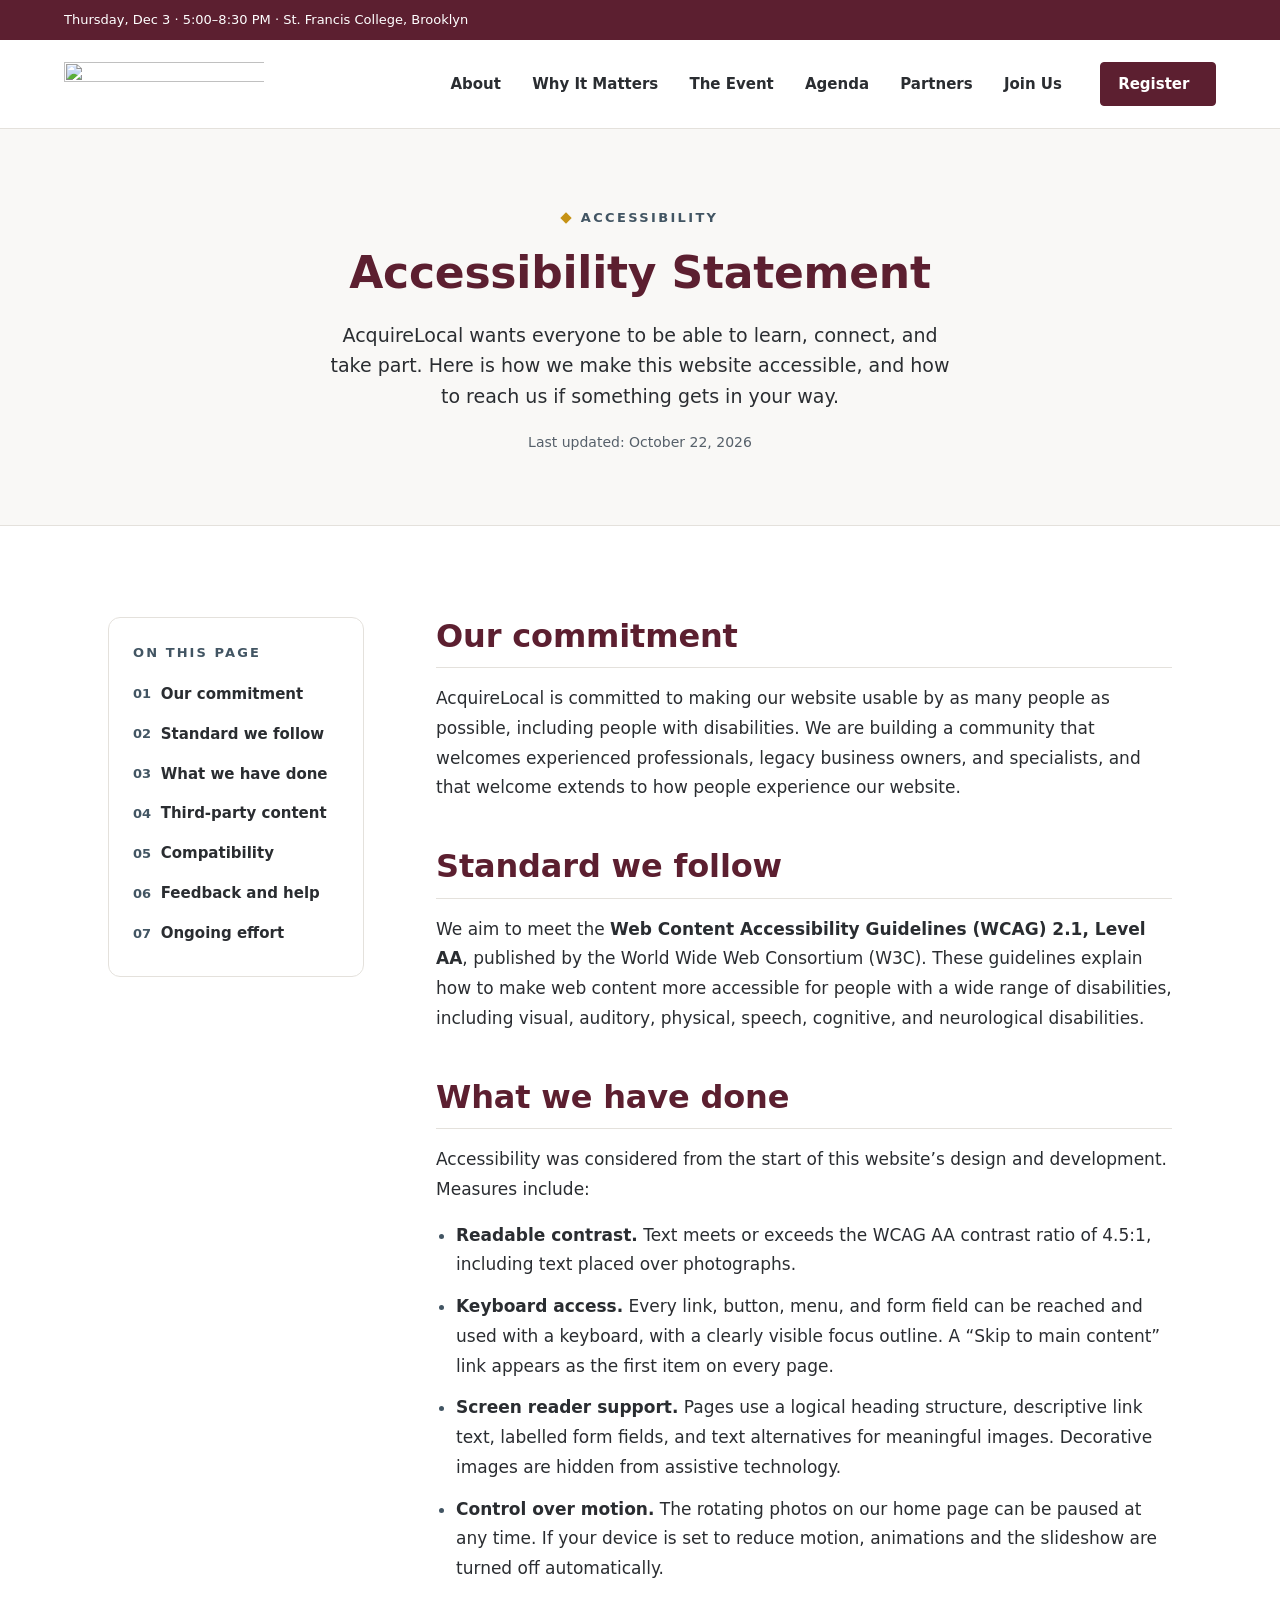
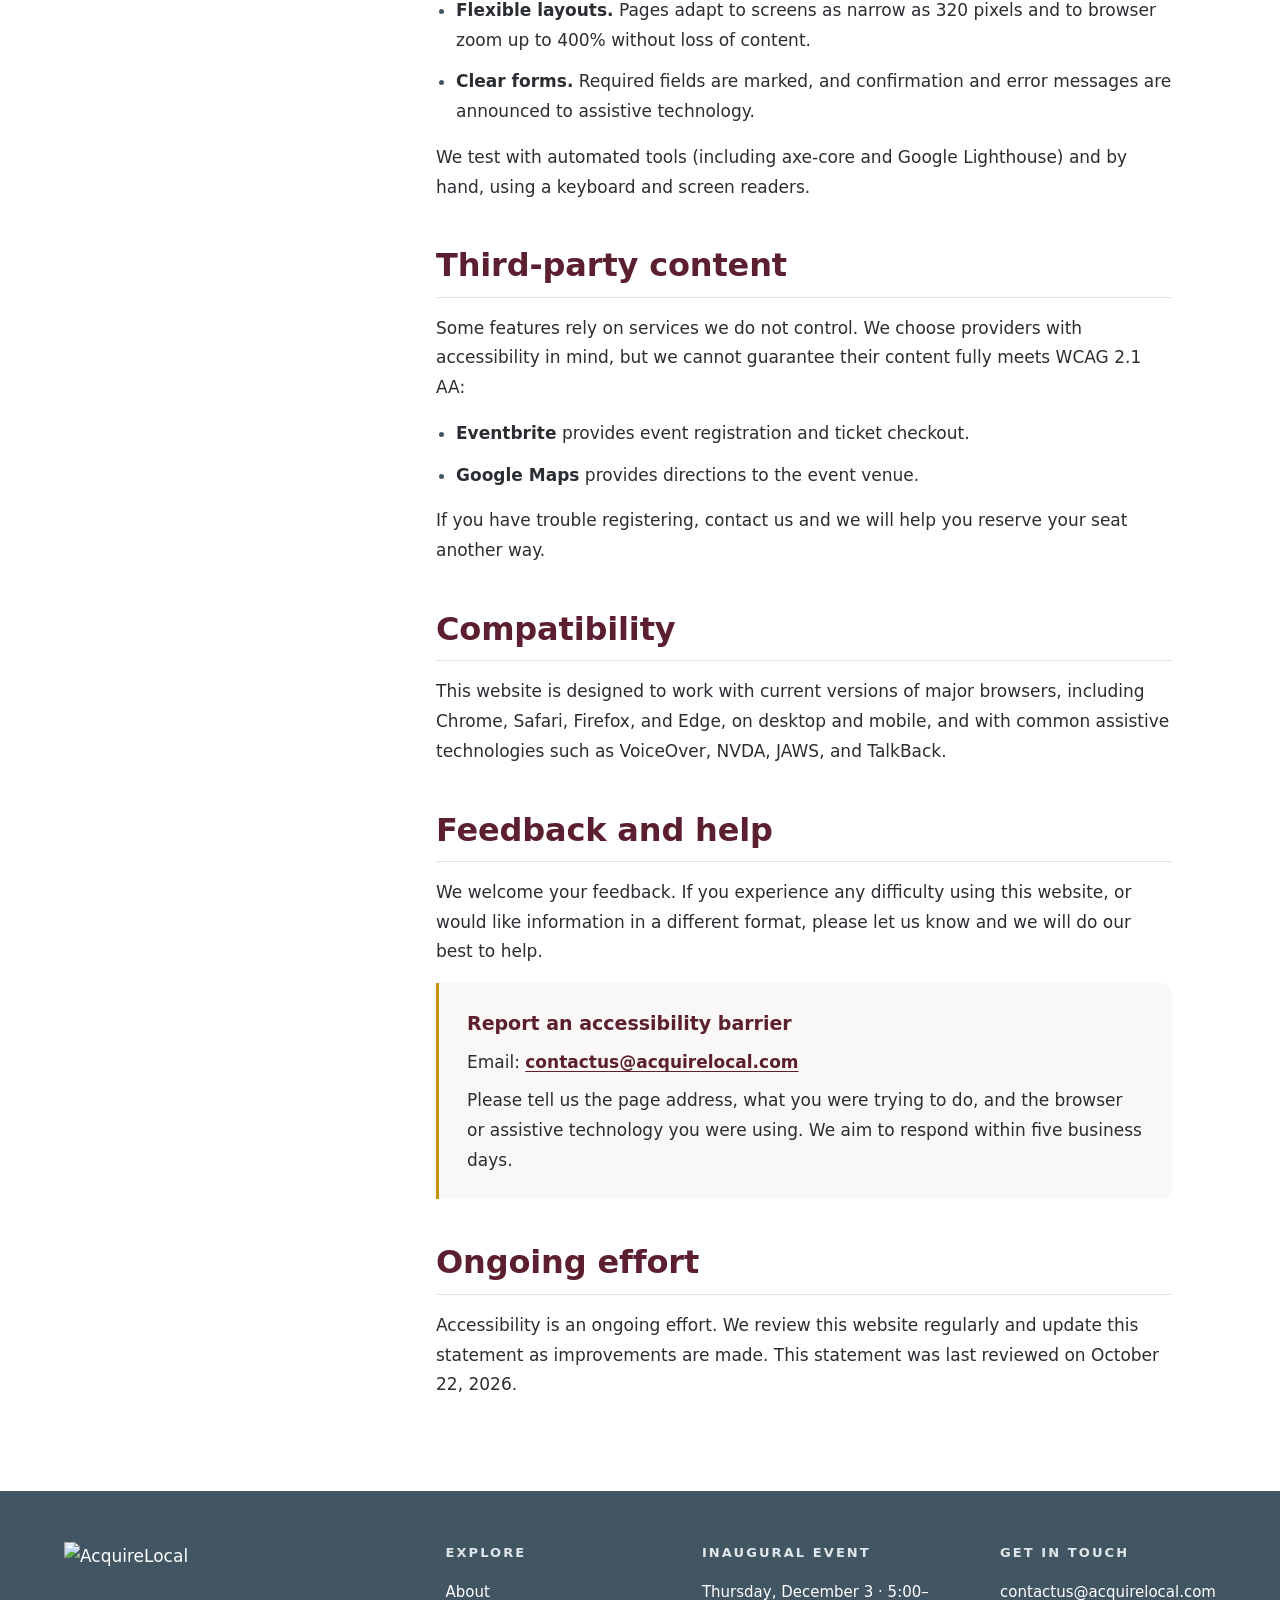
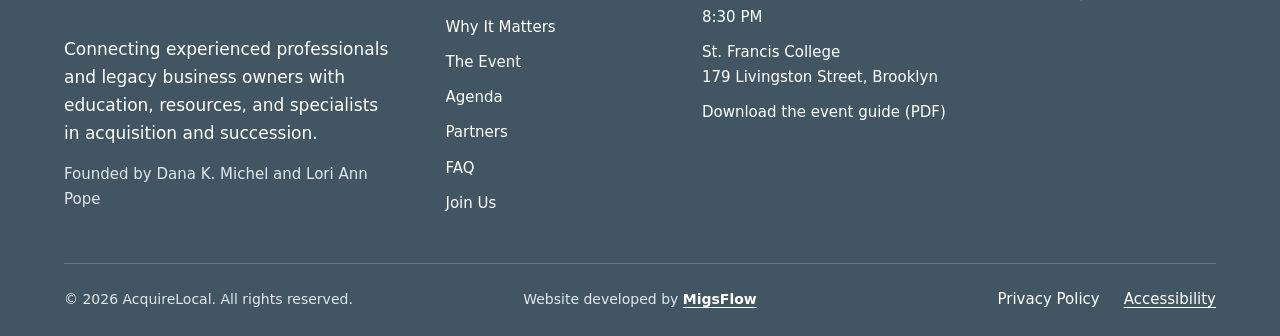
==== commit c7d8ccb6: "Update the Eventbrite registration link to the new event page address Co-Authored-By: Claude Fable 5" ====
--- a/html/accessibility.html
+++ b/html/accessibility.html
@@ -6,13 +6,17 @@
   <title>Accessibility Statement | AcquireLocal</title>
   <meta name="description" content="How AcquireLocal makes this website accessible to everyone, and how to tell us if something gets in your way.">
   <meta name="theme-color" content="#5C1F30">
-  <link rel="canonical" href="https://mfebres0919.github.io/AcquireLocal/html/accessibility.html">
+  <link rel="icon" href="../favicon.ico" sizes="32x32">
+  <link rel="icon" href="../favicon.svg" type="image/svg+xml">
+  <link rel="apple-touch-icon" href="../apple-touch-icon.png">
+  <link rel="manifest" href="../site.webmanifest">
+  <link rel="canonical" href="https://acquirelocal.com/html/accessibility.html">
   <meta property="og:type" content="website">
   <meta property="og:site_name" content="AcquireLocal">
   <meta property="og:title" content="Accessibility Statement | AcquireLocal">
   <meta property="og:description" content="How AcquireLocal makes this website accessible to everyone, and how to tell us if something gets in your way.">
-  <meta property="og:url" content="https://mfebres0919.github.io/AcquireLocal/html/accessibility.html">
-  <meta property="og:image" content="https://mfebres0919.github.io/AcquireLocal/images/og-image.jpg">
+  <meta property="og:url" content="https://acquirelocal.com/html/accessibility.html">
+  <meta property="og:image" content="https://acquirelocal.com/images/og-image.jpg?v=2026-11-09">
   <meta property="og:image:width" content="1200">
   <meta property="og:image:height" content="630">
   <meta name="twitter:card" content="summary_large_image">
@@ -58,7 +62,7 @@
             <li><a class="nav__link" href="../index.html#join"><span class="nav__label">Join Us</span></a></li>
           </ul>
           <div class="nav__aside">
-          <a class="btn btn--primary btn--lg nav__menu-register" data-eventbrite href="https://www.eventbrite.com/e/acquire-local-inaugural-event-tickets-2002596155008?aff=menu" target="_blank" rel="noopener">
+          <a class="btn btn--primary btn--lg nav__menu-register" data-eventbrite href="https://www.eventbrite.com/e/acquirelocal-inaugural-event-registration-2002596155008?aff=menu" target="_blank" rel="noopener">
             Register<span class="visually-hidden"> (opens in a new tab)</span>
           </a>
 
@@ -90,7 +94,7 @@
           </div>
         </nav>
 
-        <a class="btn btn--primary nav__register" data-eventbrite href="https://www.eventbrite.com/e/acquire-local-inaugural-event-tickets-2002596155008?aff=nav" target="_blank" rel="noopener">
+        <a class="btn btn--primary nav__register" data-eventbrite href="https://www.eventbrite.com/e/acquirelocal-inaugural-event-registration-2002596155008?aff=nav" target="_blank" rel="noopener">
           Register<span class="visually-hidden"> (opens in a new tab)</span>
         </a>
       </div>
--- a/css/global.css
+++ b/css/global.css
@@ -85,7 +85,7 @@
   --container: 76rem;
   --sticky-top: 7.5rem;       /* sticky columns sit just below the fixed nav */
   --gutter: 1.25rem;
-  --section-y: clamp(3rem, 2.25rem + 3vw, 5rem);    /* space above/below each section (tightened 2026-11-09 at the client's request) */
+  --section-y: clamp(2rem, 1.5rem + 2vw, 3rem);    /* space above/below each section (tightened twice at the client's request, 2026-11-09) */
   --radius: .75rem;           /* cards and photos */
   --radius-sm: .25rem;        /* buttons and fields */
   --shadow: 0 1px 2px rgba(42, 45, 49, .05), 0 8px 24px -16px rgba(42, 45, 49, .18);
--- a/css/styles.css
+++ b/css/styles.css
@@ -438,7 +438,7 @@
   }
   .hero__copy {
     justify-content: center;
-    padding-block: 4rem;
+    padding-block: 3rem;
     padding-left: max(var(--gutter), calc((100vw - var(--container)) / 2 + var(--gutter)));
     padding-right: clamp(2.5rem, 1rem + 3vw, 5rem);
   }
@@ -456,6 +456,8 @@
 .agenda,
 .partners,
 .join { padding-block: var(--section-y); }
+/* Why and Event share the same background, so one gap between them, not two */
+.why + .event { padding-top: 0; }
 
 /* About white · Why off-white · Event off-white · Agenda white · Partners white · Join off-white */
 .why,
@@ -493,10 +495,14 @@
   border-radius: var(--radius);
 }
 .about__photo img { width: 100%; height: 100%; object-fit: cover; }
-.about__photo:first-of-type img { object-position: 28% 18%; }   /* room above her head, face (left) + hands with tablet */
-.about__photo:last-of-type img { object-position: 50% 50%; }    /* pre-cropped to 4:3 with room above her head */
+.about__photo--legacy img { object-position: 28% 18%; }   /* room above her head, face (left) + hands with tablet */
+.about__photo--pro img { object-position: 50% 50%; }      /* pre-cropped to 4:3 with room above her head */
+/* Each photo with its label, heading and copy */
+.about__card { display: grid; align-content: start; gap: .6rem; }
+.about__card-title { font-size: var(--fs-h4); line-height: 1.3; color: var(--burgundy); }
+.about__card-copy { display: grid; gap: .85rem; line-height: 1.65; color: var(--ink); }
 .about__tag {
-  margin-top: .9rem;
+  margin-top: .4rem;
   font-weight: 600;
   font-size: var(--fs-eyebrow);
   letter-spacing: .16em;
@@ -505,7 +511,7 @@
 }
 
 @media (min-width: 48em) {
-  .about__pair { grid-template-columns: 1fr 1fr; gap: 1.5rem; }
+  .about__pair { grid-template-columns: 1fr 1fr; gap: 2.5rem 2rem; }
 }
 
 /* Acquisition focus: big figure, thin gold rule, copy (the deck's slide 2 footer strip) */
@@ -559,7 +565,7 @@
 .event__intro {
   display: grid;
   gap: 1.25rem;
-  margin-bottom: clamp(2rem, 1.5rem + 1.5vw, 3rem);
+  margin-bottom: clamp(1.5rem, 1.25rem + 1vw, 2rem);
 }
 .event__head { display: grid; gap: 1rem; }
 .event__meta { font-size: var(--fs-body-lg); line-height: 1.6; color: var(--ink-muted); }
@@ -700,7 +706,7 @@
 .agenda__intro {
   display: grid;
   gap: 1rem;
-  margin-bottom: clamp(2rem, 1.5rem + 2vw, 3rem);
+  margin-bottom: clamp(1.5rem, 1.25rem + 1vw, 2rem);
 }
 .agenda__meta { font-size: var(--fs-body-lg); color: var(--ink-muted); }
 
@@ -857,7 +863,7 @@
   justify-items: center;
   gap: 1.25rem;
   max-width: 48rem;
-  margin: 0 auto clamp(2rem, 1.5rem + 1.5vw, 3rem);
+  margin: 0 auto clamp(1.5rem, 1.25rem + 1vw, 2rem);
   text-align: center;
 }
 .why__copy {
@@ -1175,7 +1181,7 @@
    9. Footer (slate)
    ========================================================================== */
 .footer {
-  padding: clamp(3.5rem, 3rem + 2vw, 5rem) 0 1.5rem;
+  padding: clamp(2.5rem, 2rem + 1.5vw, 3.5rem) 0 1.5rem;
   background: var(--slate);
   color: #fff;
 }
